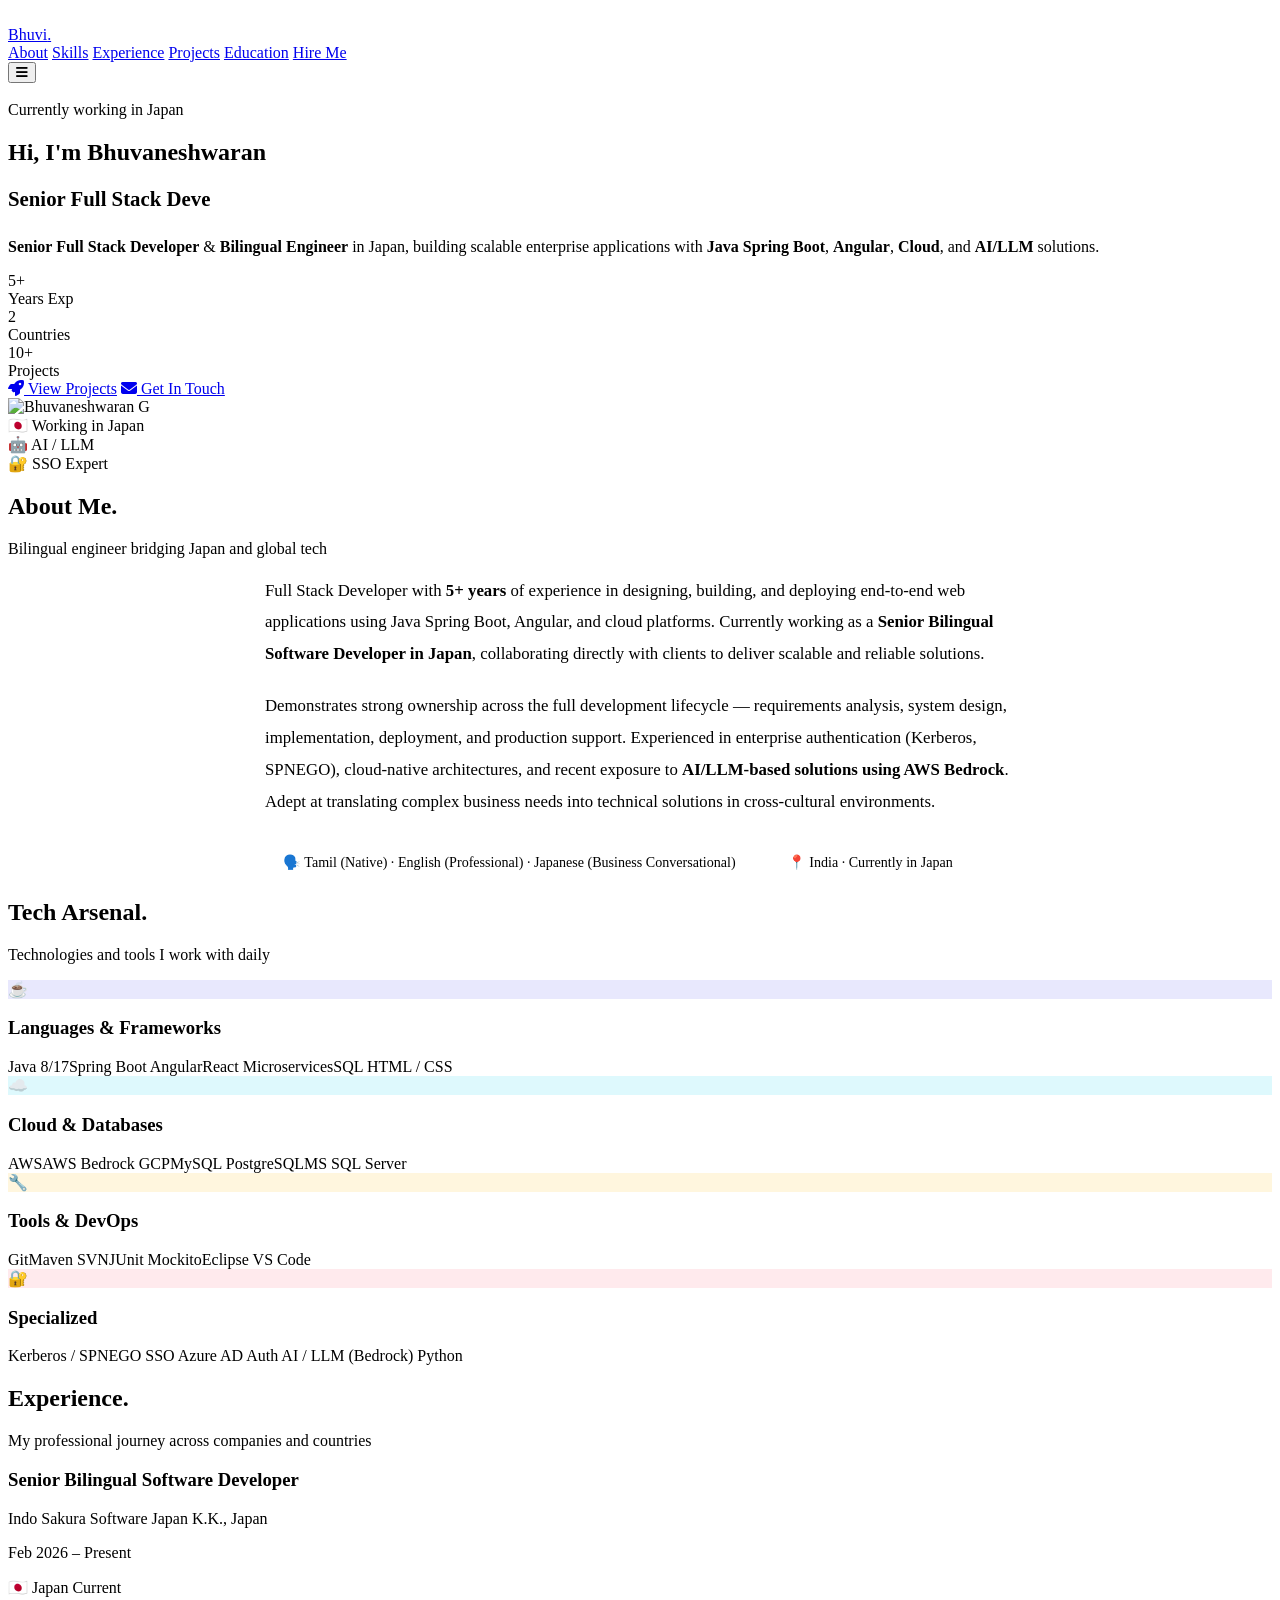
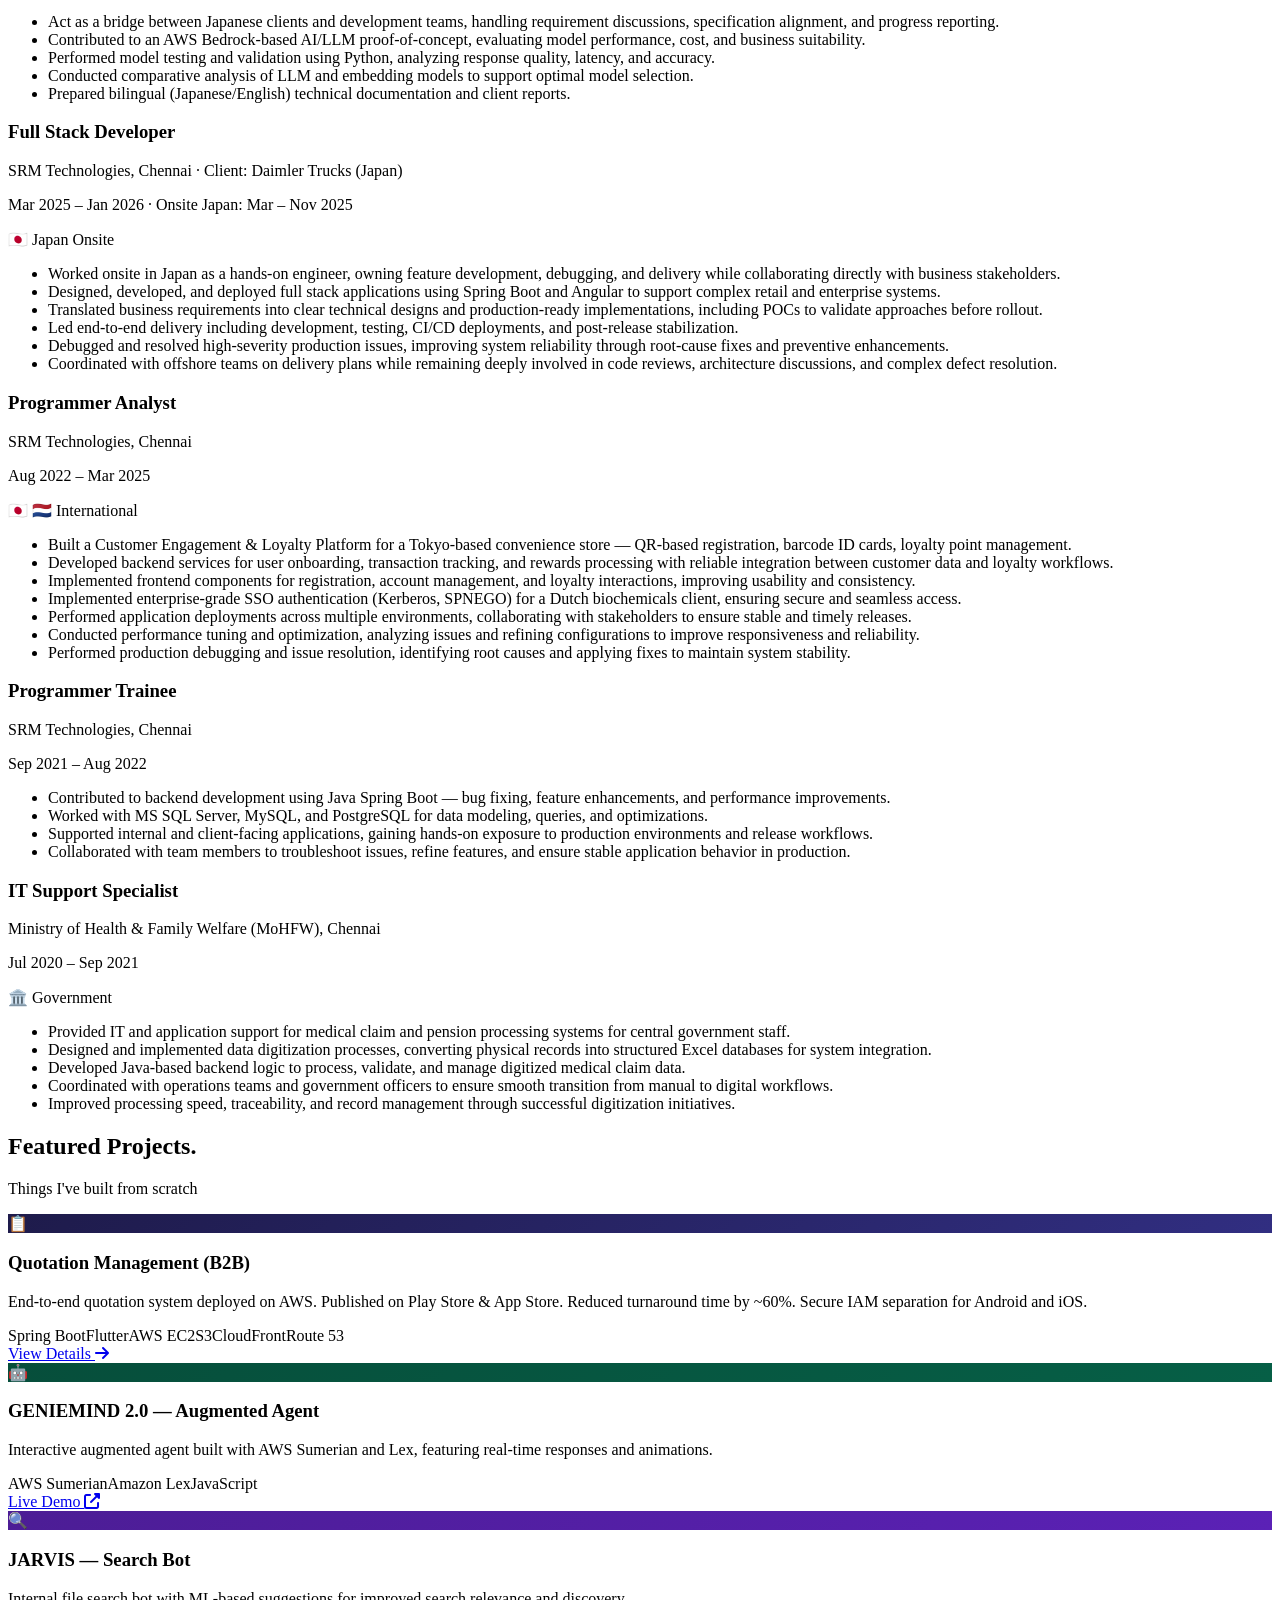
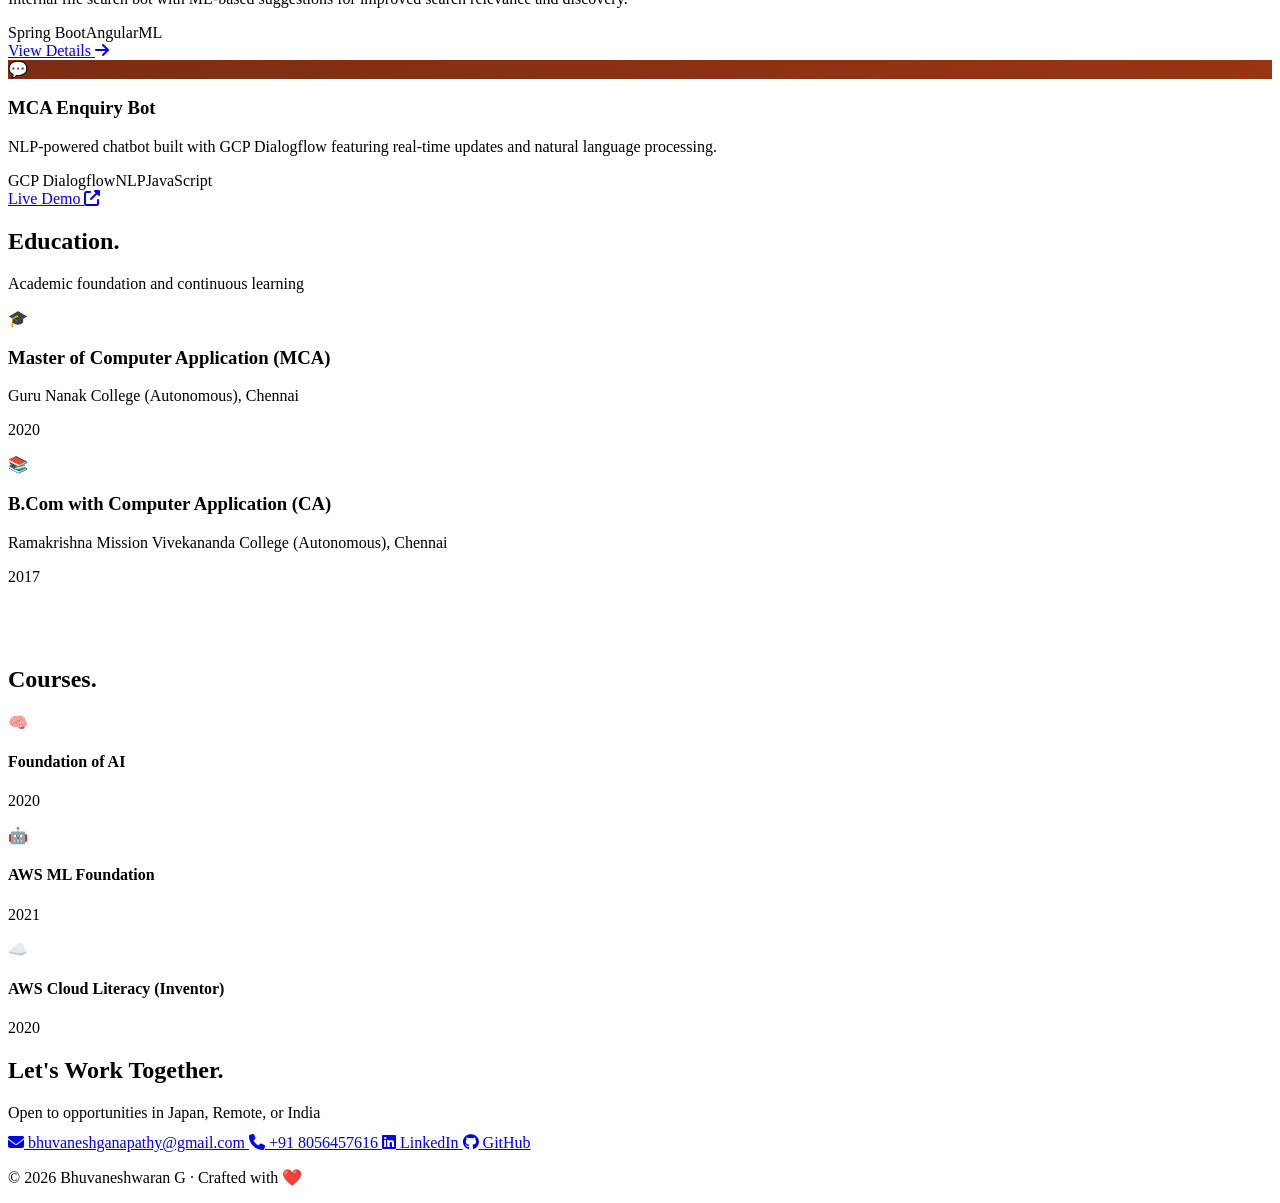
==== index.html @ c19638b2 "Add files via upload" ====
<!DOCTYPE html>
<html lang="en">

<head>
    <meta charset="UTF-8">
    <meta name="viewport" content="width=device-width, initial-scale=1.0">
    <title>Bhuvaneshwaran G | Senior Full Stack Developer — Bilingual | Japan</title>
    <meta name="description"
        content="Senior Full Stack Developer with 5+ years building enterprise web apps using Java Spring Boot, Angular, and Cloud. Bilingual engineer currently based in Japan with AI/LLM experience.">
    <link rel="preconnect" href="https://fonts.googleapis.com">
    <link rel="preconnect" href="https://fonts.gstatic.com" crossorigin>
    <link href="https://fonts.googleapis.com/css2?family=Inter:wght@400;500;600;700;800;900&display=swap"
        rel="stylesheet">
    <link rel="stylesheet" href="https://cdnjs.cloudflare.com/ajax/libs/font-awesome/6.6.0/css/all.min.css">
    <link rel="stylesheet" href="assets/portfolio.css">
</head>

<body>
    <div class="bg-grid"></div>

    <!-- ========== NAVBAR ========== -->
    <nav class="navbar" id="navbar">
        <div class="container">
            <a href="#" class="nav-logo">Bhuvi<span>.</span></a>
            <div class="nav-links" id="navLinks">
                <a href="#about">About</a>
                <a href="#skills">Skills</a>
                <a href="#experience">Experience</a>
                <a href="#projects">Projects</a>
                <a href="#education">Education</a>
                <a href="mailto:bhuvaneshganapathy@gmail.com" class="nav-cta">Hire Me</a>
            </div>
            <button class="menu-toggle" id="menuToggle" aria-label="Menu">
                <i class="fas fa-bars"></i>
            </button>
        </div>
    </nav>

    <!-- ========== HERO ========== -->
    <section class="hero section" id="hero">
        <div class="container">
            <div class="hero-content">
                <div>
                    <div class="hero-badge">
                        <span class="dot"></span> Currently working in Japan
                    </div>
                    <h1>Hi, I'm <span class="gradient-text">Bhuvaneshwaran</span></h1>
                    <p
                        style="font-size:1.3rem;color:var(--accent-light);font-weight:600;margin-bottom:18px;min-height:1.6em;">
                        <span id="typingRole"></span><span class="typing-cursor"></span>
                    </p>
                    <p class="subtitle">
                        <strong>Senior Full Stack Developer</strong> &amp; <strong>Bilingual Engineer</strong> in Japan,
                        building scalable enterprise applications with
                        <strong>Java Spring Boot</strong>, <strong>Angular</strong>, <strong>Cloud</strong>, and
                        <strong>AI/LLM</strong> solutions.
                    </p>
                    <div class="hero-stats">
                        <div class="hero-stat">
                            <div class="number">5+</div>
                            <div class="label">Years Exp</div>
                        </div>
                        <div class="hero-stat">
                            <div class="number">2</div>
                            <div class="label">Countries</div>
                        </div>
                        <div class="hero-stat">
                            <div class="number">10+</div>
                            <div class="label">Projects</div>
                        </div>
                    </div>
                    <div class="hero-buttons">
                        <a href="#projects" class="btn btn-primary"><i class="fas fa-rocket"></i> View Projects</a>
                        <a href="mailto:bhuvaneshganapathy@gmail.com" class="btn btn-outline"><i
                                class="fas fa-envelope"></i> Get In Touch</a>
                    </div>
                </div>
                <div class="hero-image-wrapper">
                    <div class="hero-image-glow"></div>
                    <img src="https://api.dicebear.com/9.x/initials/svg?seed=BG&backgroundColor=6366f1&textColor=ffffff&fontSize=42"
                        alt="Bhuvaneshwaran G" class="hero-image">
                    <div class="hero-float-badge top-right">🇯🇵 Working in Japan</div>
                    <div class="hero-float-badge bottom-left">🤖 AI / LLM</div>
                    <div class="hero-float-badge bottom-right">🔐 SSO Expert</div>
                </div>
            </div>
        </div>
    </section>

    <!-- ========== ABOUT ========== -->
    <section class="section" id="about">
        <div class="container">
            <h2 class="section-title reveal">About Me<span class="accent-dot">.</span></h2>
            <p class="section-subtitle reveal">Bilingual engineer bridging Japan and global tech</p>
            <div style="max-width:750px;margin:0 auto;">
                <p class="reveal"
                    style="color:var(--text-secondary);font-size:1.05rem;line-height:1.9;margin-bottom:20px;">
                    Full Stack Developer with <strong style="color:var(--text-primary)">5+ years</strong> of experience
                    in designing, building, and deploying end-to-end web applications using Java Spring Boot, Angular,
                    and cloud platforms. Currently working as a <strong style="color:var(--text-primary)">Senior
                        Bilingual Software Developer in Japan</strong>, collaborating directly with clients to deliver
                    scalable and reliable solutions.
                </p>
                <p class="reveal"
                    style="color:var(--text-secondary);font-size:1.05rem;line-height:1.9;margin-bottom:20px;">
                    Demonstrates strong ownership across the full development lifecycle — requirements analysis, system
                    design, implementation, deployment, and production support. Experienced in enterprise authentication
                    (Kerberos, SPNEGO), cloud-native architectures, and recent exposure to
                    <strong style="color:var(--text-primary)">AI/LLM-based solutions using AWS Bedrock</strong>.
                    Adept at translating complex business needs into technical solutions in cross-cultural environments.
                </p>
                <div class="reveal" style="display:flex;gap:16px;flex-wrap:wrap;margin-top:28px;">
                    <span
                        style="background:var(--bg-glass);border:1px solid var(--border);padding:8px 18px;border-radius:8px;font-size:0.88rem;display:flex;align-items:center;gap:8px;">
                        🗣️ Tamil (Native) · English (Professional) · Japanese (Business Conversational)
                    </span>
                    <span
                        style="background:var(--bg-glass);border:1px solid var(--border);padding:8px 18px;border-radius:8px;font-size:0.88rem;display:flex;align-items:center;gap:8px;">
                        📍 India · Currently in Japan
                    </span>
                </div>
            </div>
        </div>
    </section>

    <!-- ========== SKILLS ========== -->
    <section class="section" id="skills">
        <div class="container">
            <h2 class="section-title reveal">Tech Arsenal<span class="accent-dot">.</span></h2>
            <p class="section-subtitle reveal">Technologies and tools I work with daily</p>
            <div class="skills-grid">
                <div class="skill-card reveal">
                    <div class="skill-card-header">
                        <div class="skill-icon" style="background:rgba(99,102,241,0.15);color:var(--accent-light);">☕
                        </div>
                        <h3>Languages & Frameworks</h3>
                    </div>
                    <div class="skill-tags">
                        <span class="skill-tag">Java 8/17</span><span class="skill-tag">Spring Boot</span>
                        <span class="skill-tag">Angular</span><span class="skill-tag">React</span>
                        <span class="skill-tag">Microservices</span><span class="skill-tag">SQL</span>
                        <span class="skill-tag">HTML / CSS</span>
                    </div>
                </div>
                <div class="skill-card reveal">
                    <div class="skill-card-header">
                        <div class="skill-icon" style="background:rgba(34,211,238,0.15);color:var(--cyan);">☁️</div>
                        <h3>Cloud & Databases</h3>
                    </div>
                    <div class="skill-tags">
                        <span class="skill-tag">AWS</span><span class="skill-tag">AWS Bedrock</span>
                        <span class="skill-tag">GCP</span><span class="skill-tag">MySQL</span>
                        <span class="skill-tag">PostgreSQL</span><span class="skill-tag">MS SQL Server</span>
                    </div>
                </div>
                <div class="skill-card reveal">
                    <div class="skill-card-header">
                        <div class="skill-icon" style="background:rgba(251,191,36,0.15);color:var(--amber);">🔧</div>
                        <h3>Tools & DevOps</h3>
                    </div>
                    <div class="skill-tags">
                        <span class="skill-tag">Git</span><span class="skill-tag">Maven</span>
                        <span class="skill-tag">SVN</span><span class="skill-tag">JUnit</span>
                        <span class="skill-tag">Mockito</span><span class="skill-tag">Eclipse</span>
                        <span class="skill-tag">VS Code</span>
                    </div>
                </div>
                <div class="skill-card reveal">
                    <div class="skill-card-header">
                        <div class="skill-icon" style="background:rgba(251,113,133,0.15);color:var(--rose);">🔐</div>
                        <h3>Specialized</h3>
                    </div>
                    <div class="skill-tags">
                        <span class="skill-tag">Kerberos / SPNEGO SSO</span>
                        <span class="skill-tag">Azure AD Auth</span>
                        <span class="skill-tag">AI / LLM (Bedrock)</span>
                        <span class="skill-tag">Python</span>
                    </div>
                </div>
            </div>
        </div>
    </section>

    <!-- ========== EXPERIENCE ========== -->
    <section class="section" id="experience">
        <div class="container">
            <h2 class="section-title reveal">Experience<span class="accent-dot">.</span></h2>
            <p class="section-subtitle reveal">My professional journey across companies and countries</p>
            <div class="timeline">
                <!-- Role 1 — Current -->
                <div class="timeline-item reveal">
                    <div class="timeline-dot"></div>
                    <div class="timeline-card">
                        <div class="timeline-header">
                            <div>
                                <h3>Senior Bilingual Software Developer</h3>
                                <p class="timeline-company">Indo Sakura Software Japan K.K., Japan</p>
                                <p class="timeline-date">Feb 2026 – Present</p>
                            </div>
                            <span class="timeline-badge onsite">🇯🇵 Japan Current</span>
                        </div>
                        <ul>
                            <li>Act as a bridge between Japanese clients and development teams, handling requirement
                                discussions, specification alignment, and progress reporting.</li>
                            <li>Contributed to an AWS Bedrock-based AI/LLM proof-of-concept, evaluating model
                                performance, cost, and business suitability.</li>
                            <li>Performed model testing and validation using Python, analyzing response quality,
                                latency, and accuracy.</li>
                            <li>Conducted comparative analysis of LLM and embedding models to support optimal model
                                selection.</li>
                            <li>Prepared bilingual (Japanese/English) technical documentation and client reports.</li>
                        </ul>
                    </div>
                </div>
                <!-- Role 2 -->
                <div class="timeline-item reveal">
                    <div class="timeline-dot"></div>
                    <div class="timeline-card">
                        <div class="timeline-header">
                            <div>
                                <h3>Full Stack Developer</h3>
                                <p class="timeline-company">SRM Technologies, Chennai · Client: Daimler Trucks (Japan)
                                </p>
                                <p class="timeline-date">Mar 2025 – Jan 2026 · Onsite Japan: Mar – Nov 2025</p>
                            </div>
                            <span class="timeline-badge onsite">🇯🇵 Japan Onsite</span>
                        </div>
                        <ul>
                            <li>Worked onsite in Japan as a hands-on engineer, owning feature development, debugging,
                                and delivery while collaborating directly with business stakeholders.</li>
                            <li>Designed, developed, and deployed full stack applications using Spring Boot and Angular
                                to support complex retail and enterprise systems.</li>
                            <li>Translated business requirements into clear technical designs and production-ready
                                implementations, including POCs to validate approaches before rollout.</li>
                            <li>Led end-to-end delivery including development, testing, CI/CD deployments, and
                                post-release stabilization.</li>
                            <li>Debugged and resolved high-severity production issues, improving system reliability
                                through root-cause fixes and preventive enhancements.</li>
                            <li>Coordinated with offshore teams on delivery plans while remaining deeply involved in
                                code reviews, architecture discussions, and complex defect resolution.</li>
                        </ul>
                    </div>
                </div>
                <!-- Role 3 -->
                <div class="timeline-item reveal">
                    <div class="timeline-dot"></div>
                    <div class="timeline-card">
                        <div class="timeline-header">
                            <div>
                                <h3>Programmer Analyst</h3>
                                <p class="timeline-company">SRM Technologies, Chennai</p>
                                <p class="timeline-date">Aug 2022 – Mar 2025</p>
                            </div>
                            <span class="timeline-badge">🇯🇵 🇳🇱 International</span>
                        </div>
                        <ul>
                            <li>Built a Customer Engagement & Loyalty Platform for a Tokyo-based convenience store —
                                QR-based registration, barcode ID cards, loyalty point management.</li>
                            <li>Developed backend services for user onboarding, transaction tracking, and rewards
                                processing with reliable integration between customer data and loyalty workflows.</li>
                            <li>Implemented frontend components for registration, account management, and loyalty
                                interactions, improving usability and consistency.</li>
                            <li>Implemented enterprise-grade SSO authentication (Kerberos, SPNEGO) for a Dutch
                                biochemicals client, ensuring secure and seamless access.</li>
                            <li>Performed application deployments across multiple environments, collaborating with
                                stakeholders to ensure stable and timely releases.</li>
                            <li>Conducted performance tuning and optimization, analyzing issues and refining
                                configurations to improve responsiveness and reliability.</li>
                            <li>Performed production debugging and issue resolution, identifying root causes and
                                applying fixes to maintain system stability.</li>
                        </ul>
                    </div>
                </div>
                <!-- Role 4 -->
                <div class="timeline-item reveal">
                    <div class="timeline-dot"></div>
                    <div class="timeline-card">
                        <div class="timeline-header">
                            <div>
                                <h3>Programmer Trainee</h3>
                                <p class="timeline-company">SRM Technologies, Chennai</p>
                                <p class="timeline-date">Sep 2021 – Aug 2022</p>
                            </div>
                        </div>
                        <ul>
                            <li>Contributed to backend development using Java Spring Boot — bug fixing, feature
                                enhancements, and performance improvements.</li>
                            <li>Worked with MS SQL Server, MySQL, and PostgreSQL for data modeling, queries, and
                                optimizations.</li>
                            <li>Supported internal and client-facing applications, gaining hands-on exposure to
                                production environments and release workflows.</li>
                            <li>Collaborated with team members to troubleshoot issues, refine features, and ensure
                                stable application behavior in production.</li>
                        </ul>
                    </div>
                </div>
                <!-- Role 5 -->
                <div class="timeline-item reveal">
                    <div class="timeline-dot"></div>
                    <div class="timeline-card">
                        <div class="timeline-header">
                            <div>
                                <h3>IT Support Specialist</h3>
                                <p class="timeline-company">Ministry of Health & Family Welfare (MoHFW), Chennai</p>
                                <p class="timeline-date">Jul 2020 – Sep 2021</p>
                            </div>
                            <span class="timeline-badge">🏛️ Government</span>
                        </div>
                        <ul>
                            <li>Provided IT and application support for medical claim and pension processing systems for
                                central government staff.</li>
                            <li>Designed and implemented data digitization processes, converting physical records into
                                structured Excel databases for system integration.</li>
                            <li>Developed Java-based backend logic to process, validate, and manage digitized medical
                                claim data.</li>
                            <li>Coordinated with operations teams and government officers to ensure smooth transition
                                from manual to digital workflows.</li>
                            <li>Improved processing speed, traceability, and record management through successful
                                digitization initiatives.</li>
                        </ul>
                    </div>
                </div>
            </div>
        </div>
    </section>

    <!-- ========== PROJECTS ========== -->
    <section class="section" id="projects">
        <div class="container">
            <h2 class="section-title reveal">Featured Projects<span class="accent-dot">.</span></h2>
            <p class="section-subtitle reveal">Things I've built from scratch</p>
            <div class="projects-grid">
                <!-- Project 1 -->
                <div class="project-card reveal">
                    <div class="project-img" style="background:linear-gradient(135deg,#1e1b4b,#312e81);">📋</div>
                    <div class="project-body">
                        <h3>Quotation Management (B2B)</h3>
                        <p>End-to-end quotation system deployed on AWS. Published on Play Store & App Store. Reduced
                            turnaround time by ~60%. Secure IAM separation for Android and iOS.</p>
                        <div class="project-tech">
                            <span>Spring Boot</span><span>Flutter</span><span>AWS
                                EC2</span><span>S3</span><span>CloudFront</span><span>Route 53</span>
                        </div>
                        <div class="project-links">
                            <a href="#">View Details <i class="fas fa-arrow-right"></i></a>
                        </div>
                    </div>
                </div>
                <!-- Project 2 -->
                <div class="project-card reveal">
                    <div class="project-img" style="background:linear-gradient(135deg,#064e3b,#065f46);">🤖</div>
                    <div class="project-body">
                        <h3>GENIEMIND 2.0 — Augmented Agent</h3>
                        <p>Interactive augmented agent built with AWS Sumerian and Lex, featuring real-time responses
                            and animations.</p>
                        <div class="project-tech">
                            <span>AWS Sumerian</span><span>Amazon Lex</span><span>JavaScript</span>
                        </div>
                        <div class="project-links">
                            <a href="https://cyberbhuvanesh.github.io/geniemind/" target="_blank">Live Demo <i
                                    class="fas fa-external-link-alt"></i></a>
                        </div>
                    </div>
                </div>
                <!-- Project 3 -->
                <div class="project-card reveal">
                    <div class="project-img" style="background:linear-gradient(135deg,#4c1d95,#5b21b6);">🔍</div>
                    <div class="project-body">
                        <h3>JARVIS — Search Bot</h3>
                        <p>Internal file search bot with ML-based suggestions for improved search relevance and
                            discovery.</p>
                        <div class="project-tech">
                            <span>Spring Boot</span><span>Angular</span><span>ML</span>
                        </div>
                        <div class="project-links">
                            <a href="#">View Details <i class="fas fa-arrow-right"></i></a>
                        </div>
                    </div>
                </div>
                <!-- Project 4 -->
                <div class="project-card reveal">
                    <div class="project-img" style="background:linear-gradient(135deg,#7c2d12,#9a3412);">💬</div>
                    <div class="project-body">
                        <h3>MCA Enquiry Bot</h3>
                        <p>NLP-powered chatbot built with GCP Dialogflow featuring real-time updates and natural
                            language processing.</p>
                        <div class="project-tech">
                            <span>GCP Dialogflow</span><span>NLP</span><span>JavaScript</span>
                        </div>
                        <div class="project-links">
                            <a href="https://cyberbhuvanesh.github.io/MCA_Enquiry/" target="_blank">Live Demo <i
                                    class="fas fa-external-link-alt"></i></a>
                        </div>
                    </div>
                </div>
            </div>
        </div>
    </section>

    <!-- ========== EDUCATION & CERTIFICATIONS ========== -->
    <section class="section" id="education">
        <div class="container">
            <h2 class="section-title reveal">Education<span class="accent-dot">.</span></h2>
            <p class="section-subtitle reveal">Academic foundation and continuous learning</p>
            <div class="edu-grid">
                <div class="edu-card reveal">
                    <div class="edu-icon">🎓</div>
                    <h3>Master of Computer Application (MCA)</h3>
                    <p class="school">Guru Nanak College (Autonomous), Chennai</p>
                    <p class="year">2020</p>
                </div>
                <div class="edu-card reveal">
                    <div class="edu-icon">📚</div>
                    <h3>B.Com with Computer Application (CA)</h3>
                    <p class="school">Ramakrishna Mission Vivekananda College (Autonomous), Chennai</p>
                    <p class="year">2017</p>
                </div>
            </div>

            <h2 class="section-title reveal" style="margin-top:80px;">Courses<span class="accent-dot">.</span></h2>
            <div class="certs-list">
                <div class="cert-item reveal">
                    <span class="cert-icon">🧠</span>
                    <div>
                        <h4>Foundation of AI</h4>
                        <p class="cert-year">2020</p>
                    </div>
                </div>
                <div class="cert-item reveal">
                    <span class="cert-icon">🤖</span>
                    <div>
                        <h4>AWS ML Foundation</h4>
                        <p class="cert-year">2021</p>
                    </div>
                </div>
                <div class="cert-item reveal">
                    <span class="cert-icon">☁️</span>
                    <div>
                        <h4>AWS Cloud Literacy (Inventor)</h4>
                        <p class="cert-year">2020</p>
                    </div>
                </div>
            </div>
        </div>
    </section>

    <!-- ========== CONTACT ========== -->
    <section class="section contact-section" id="contact">
        <div class="container">
            <div class="contact-inner">
                <h2 class="section-title reveal">Let's Work Together<span class="accent-dot">.</span></h2>
                <p class="section-subtitle reveal" style="margin-bottom:12px;">Open to opportunities in Japan, Remote,
                    or India</p>
                <div class="contact-links reveal">
                    <a href="mailto:bhuvaneshganapathy@gmail.com" class="contact-link">
                        <i class="fas fa-envelope"></i> bhuvaneshganapathy@gmail.com
                    </a>
                    <a href="tel:+918056457616" class="contact-link">
                        <i class="fas fa-phone"></i> +91 8056457616
                    </a>
                    <a href="https://in.linkedin.com/in/freakybhuvan" target="_blank" class="contact-link">
                        <i class="fab fa-linkedin"></i> LinkedIn
                    </a>
                    <a href="https://github.com/cyberbhuvanesh" target="_blank" class="contact-link">
                        <i class="fab fa-github"></i> GitHub
                    </a>
                </div>
            </div>
        </div>
    </section>

    <!-- ========== FOOTER ========== -->
    <footer class="footer">
        <p>&copy; 2026 Bhuvaneshwaran G &middot; Crafted with ❤️</p>
    </footer>

    <!-- ========== SCRIPTS ========== -->
    <script>
        // Mobile menu toggle
        const menuToggle = document.getElementById('menuToggle');
        const navLinks = document.getElementById('navLinks');
        menuToggle.addEventListener('click', () => {
            navLinks.classList.toggle('active');
            const icon = menuToggle.querySelector('i');
            icon.classList.toggle('fa-bars');
            icon.classList.toggle('fa-times');
        });
        navLinks.querySelectorAll('a').forEach(link => {
            link.addEventListener('click', () => {
                navLinks.classList.remove('active');
                const icon = menuToggle.querySelector('i');
                icon.classList.add('fa-bars');
                icon.classList.remove('fa-times');
            });
        });

        // Scroll reveal with stagger
        const revealElements = document.querySelectorAll('.reveal');
        const revealObserver = new IntersectionObserver((entries) => {
            entries.forEach((entry, i) => {
                if (entry.isIntersecting) {
                    setTimeout(() => entry.target.classList.add('visible'), i * 100);
                    revealObserver.unobserve(entry.target);
                }
            });
        }, { threshold: 0.08, rootMargin: '0px 0px -40px 0px' });
        revealElements.forEach(el => revealObserver.observe(el));

        // Navbar shrink + active section tracking
        const sections = document.querySelectorAll('section[id]');
        const navLinksAll = document.querySelectorAll('.nav-links a[href^="#"]');
        window.addEventListener('scroll', () => {
            const nav = document.getElementById('navbar');
            nav.style.padding = window.scrollY > 50 ? '10px 0' : '18px 0';

            // Highlight active nav link
            let current = '';
            sections.forEach(sec => {
                const top = sec.offsetTop - 120;
                if (window.scrollY >= top) current = sec.getAttribute('id');
            });
            navLinksAll.forEach(a => {
                a.style.color = a.getAttribute('href') === '#' + current
                    ? 'var(--accent-light)' : '';
            });
        });

        // Smooth scroll for anchor links
        document.querySelectorAll('a[href^="#"]').forEach(anchor => {
            anchor.addEventListener('click', function (e) {
                e.preventDefault();
                const target = document.querySelector(this.getAttribute('href'));
                if (target) target.scrollIntoView({ behavior: 'smooth' });
            });
        });

        // Animated number counters
        const counters = document.querySelectorAll('.hero-stat .number');
        const counterObserver = new IntersectionObserver((entries) => {
            entries.forEach(entry => {
                if (!entry.isIntersecting) return;
                const el = entry.target;
                const text = el.textContent.trim();
                const match = text.match(/^(\d+)(.*)$/);
                if (!match) return;
                const target = parseInt(match[1]);
                const suffix = match[2];
                let count = 0;
                const duration = 1500;
                const step = Math.max(1, Math.floor(target / (duration / 30)));
                const timer = setInterval(() => {
                    count += step;
                    if (count >= target) { count = target; clearInterval(timer); }
                    el.textContent = count + suffix;
                }, 30);
                counterObserver.unobserve(el);
            });
        }, { threshold: 0.5 });
        counters.forEach(c => counterObserver.observe(c));

        // Typing effect for hero subtitle roles
        const roles = [
            'Senior Full Stack Developer',
            'Bilingual Engineer in Japan',
            'AI / LLM Solutions Explorer',
            'Cloud & Enterprise Architect'
        ];
        let roleIndex = 0, charIndex = 0, isDeleting = false;
        const typingEl = document.getElementById('typingRole');
        function typeEffect() {
            if (!typingEl) return;
            const current = roles[roleIndex];
            typingEl.textContent = current.substring(0, charIndex);
            if (!isDeleting) {
                charIndex++;
                if (charIndex > current.length) {
                    isDeleting = true;
                    setTimeout(typeEffect, 2000);
                    return;
                }
            } else {
                charIndex--;
                if (charIndex === 0) {
                    isDeleting = false;
                    roleIndex = (roleIndex + 1) % roles.length;
                }
            }
            setTimeout(typeEffect, isDeleting ? 40 : 80);
        }
        typeEffect();
    </script>
</body>

</html>
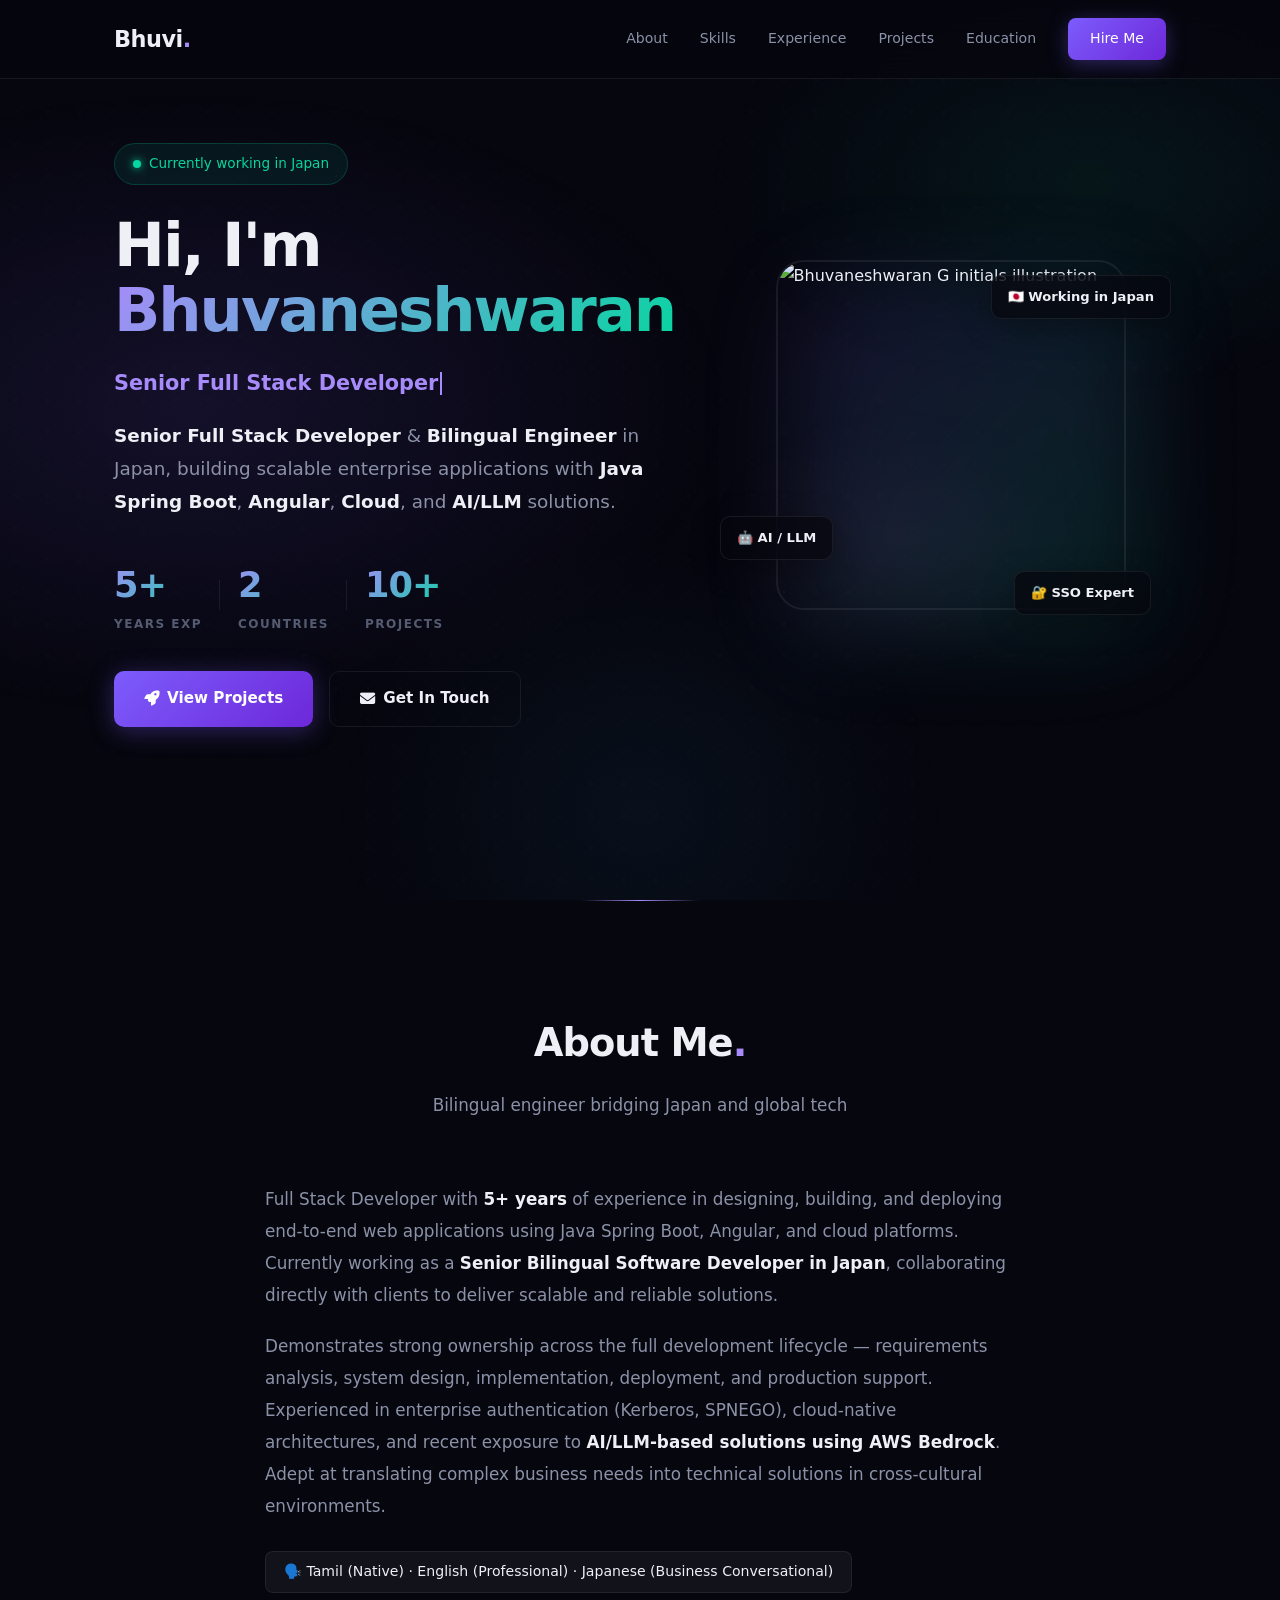
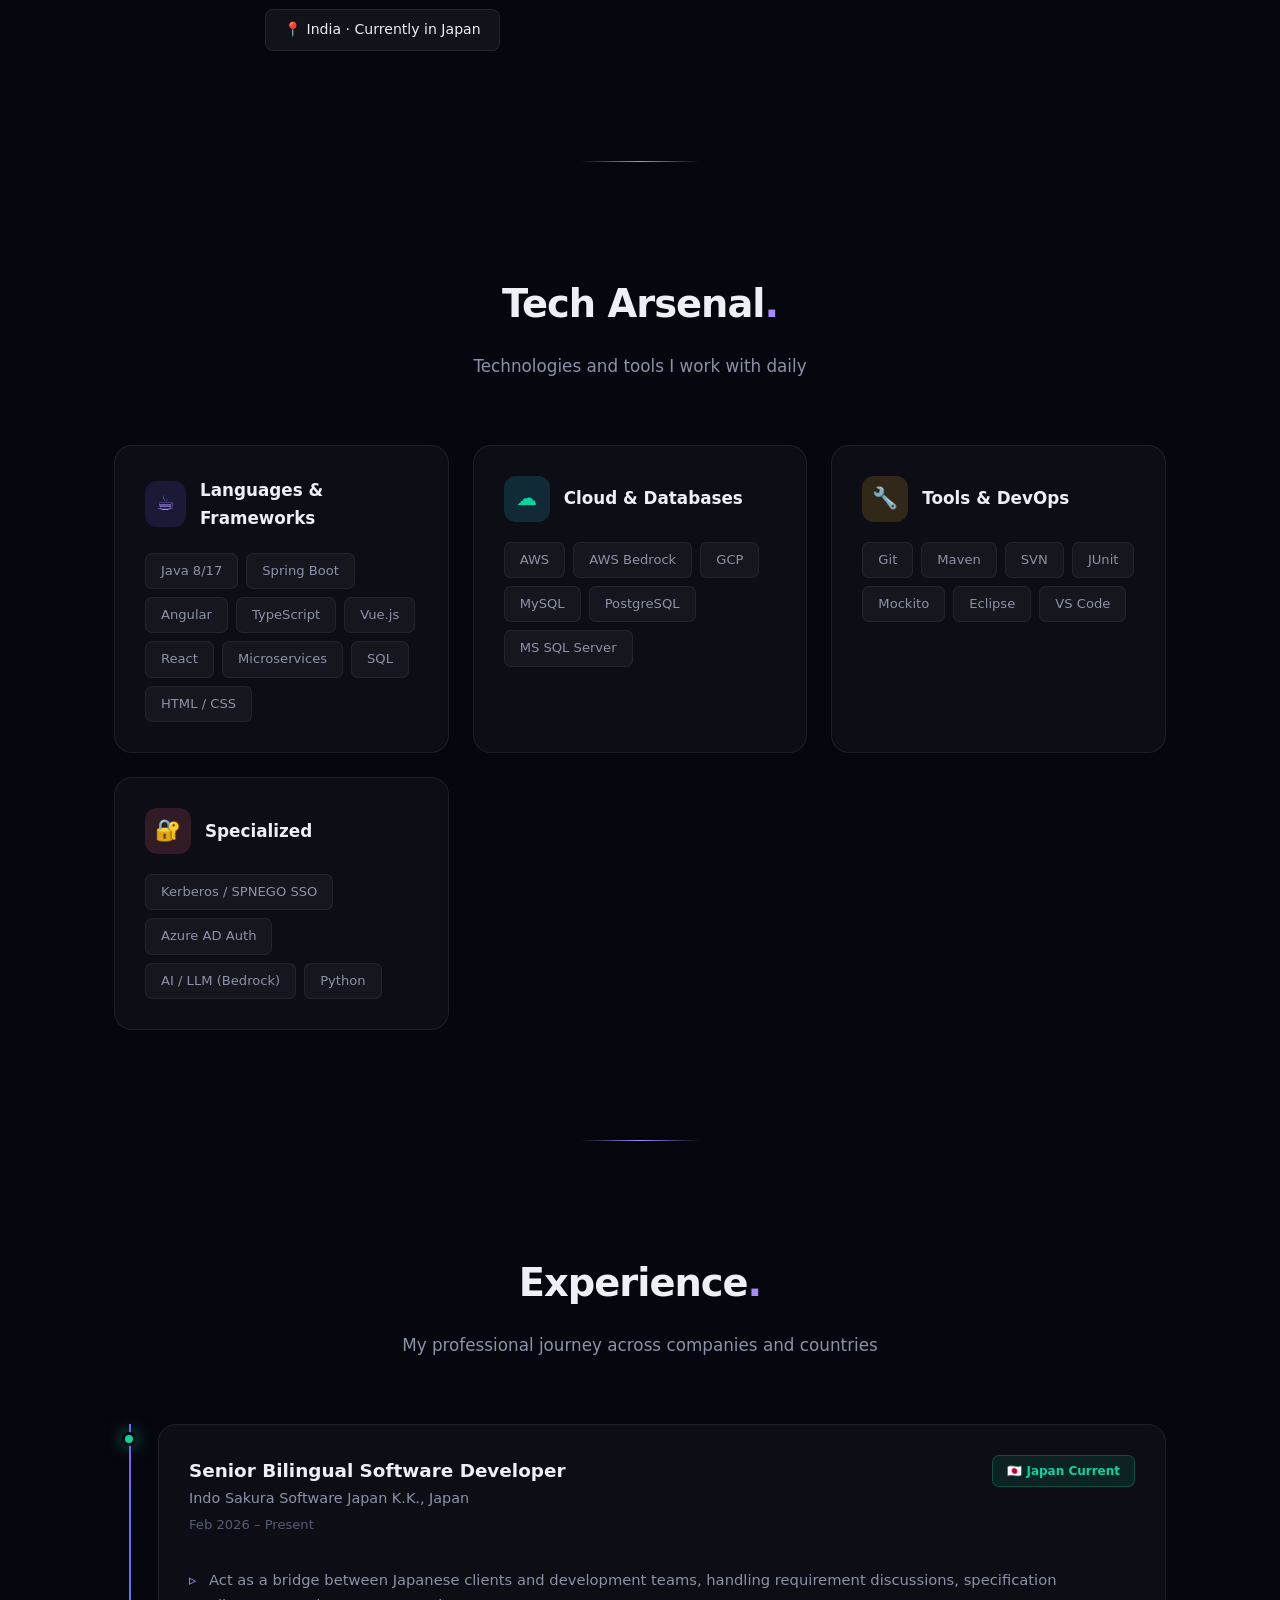
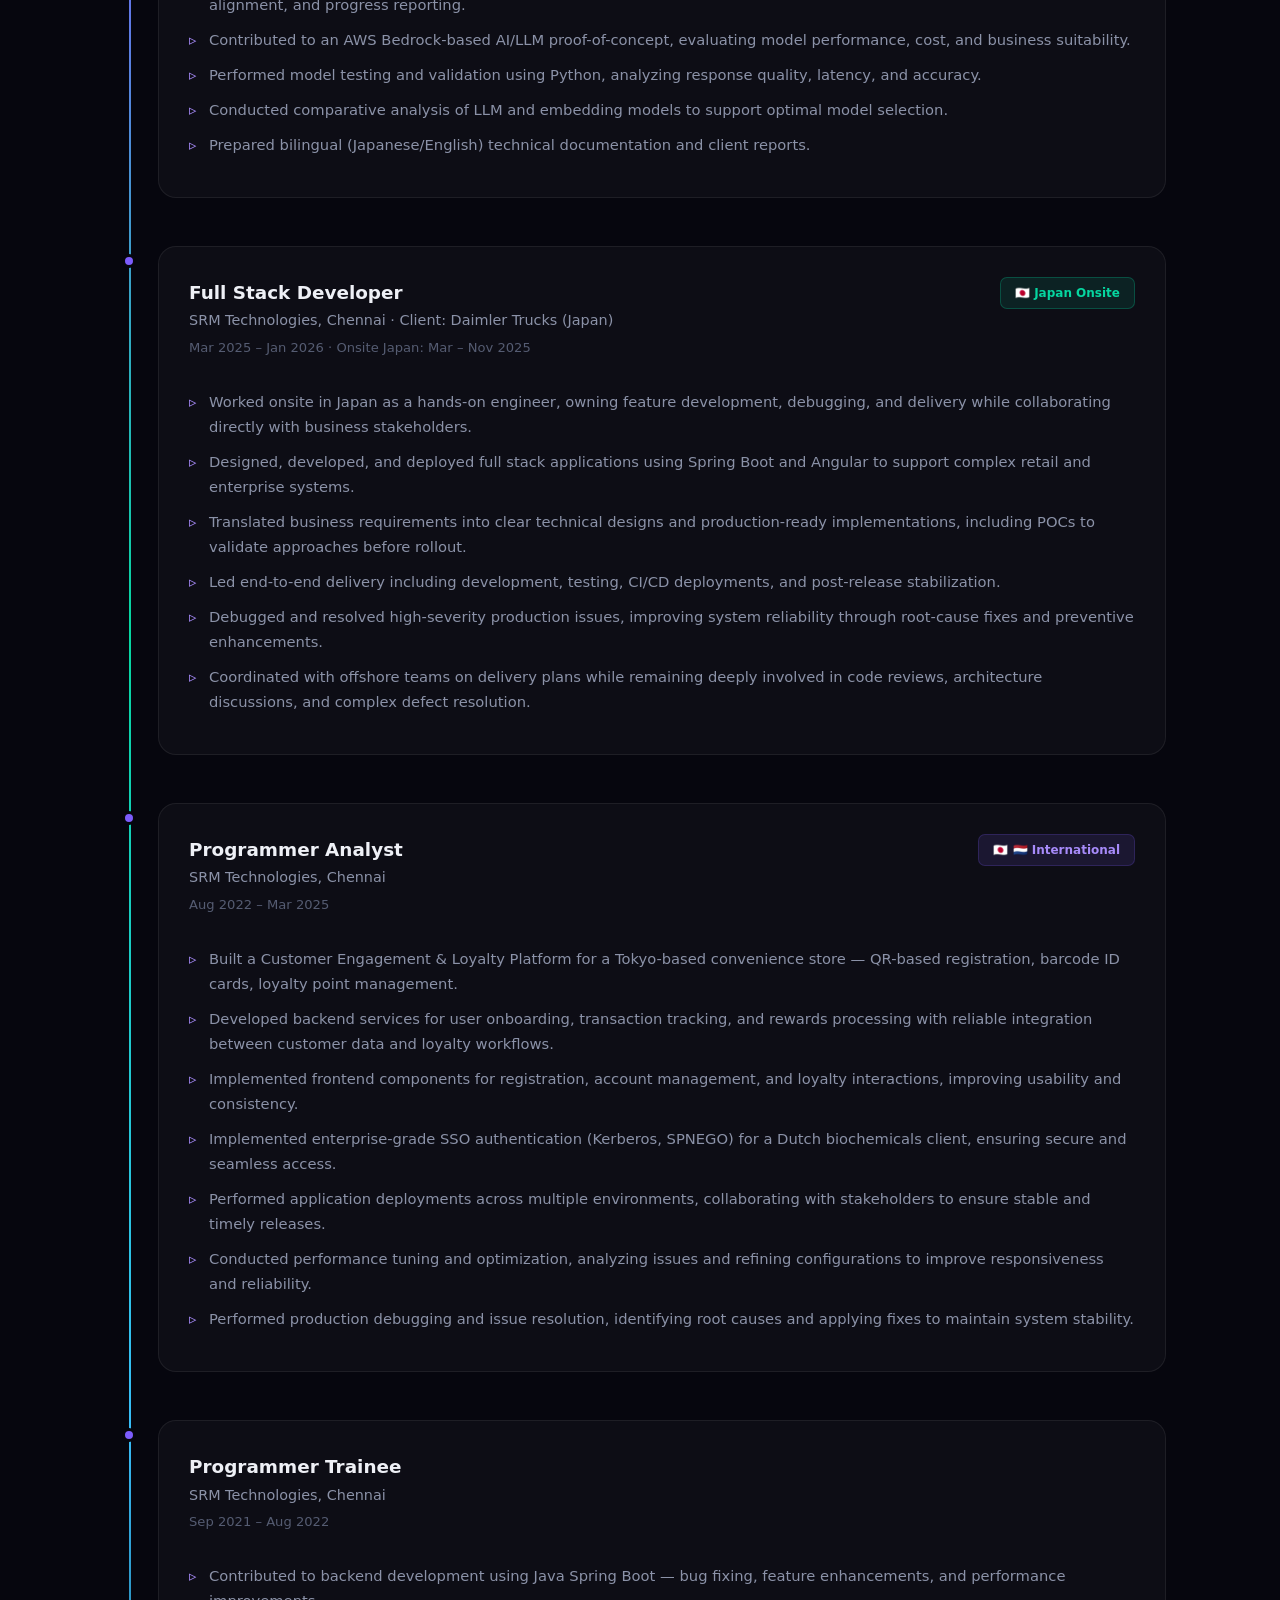
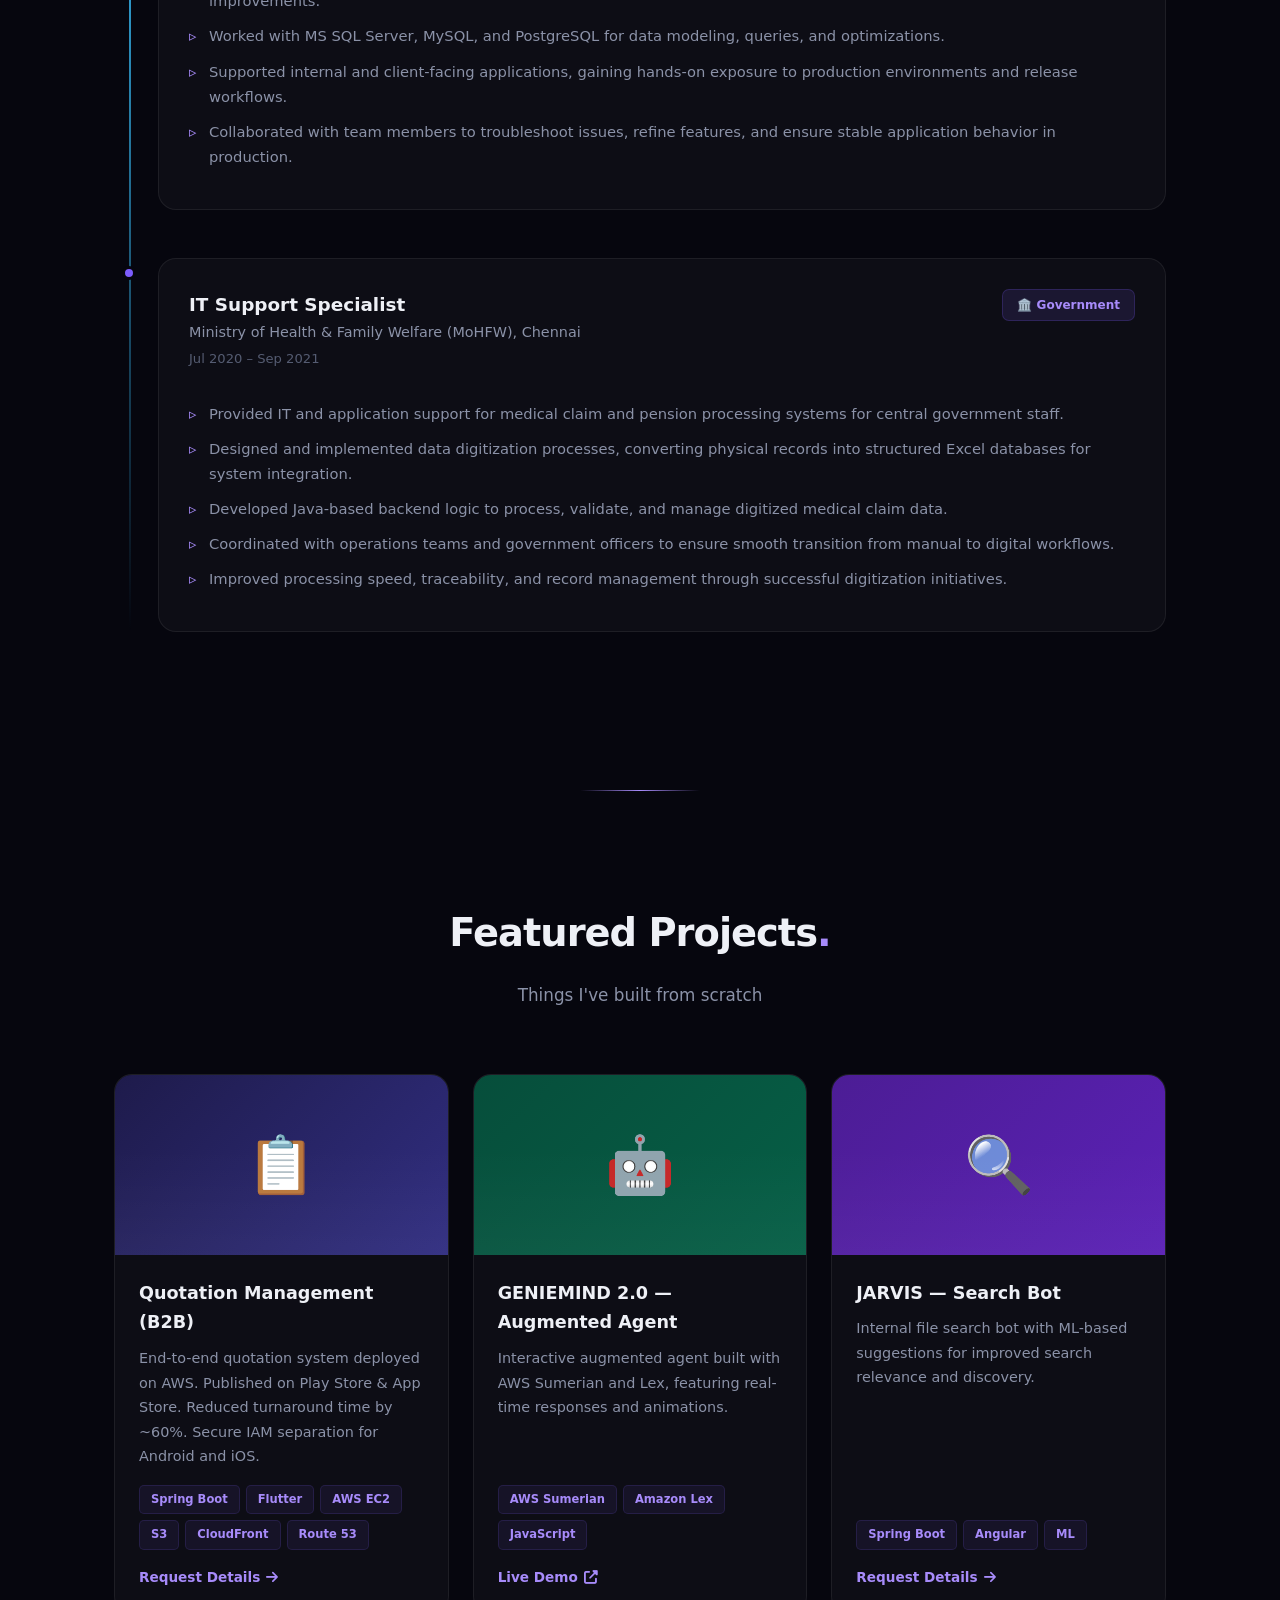
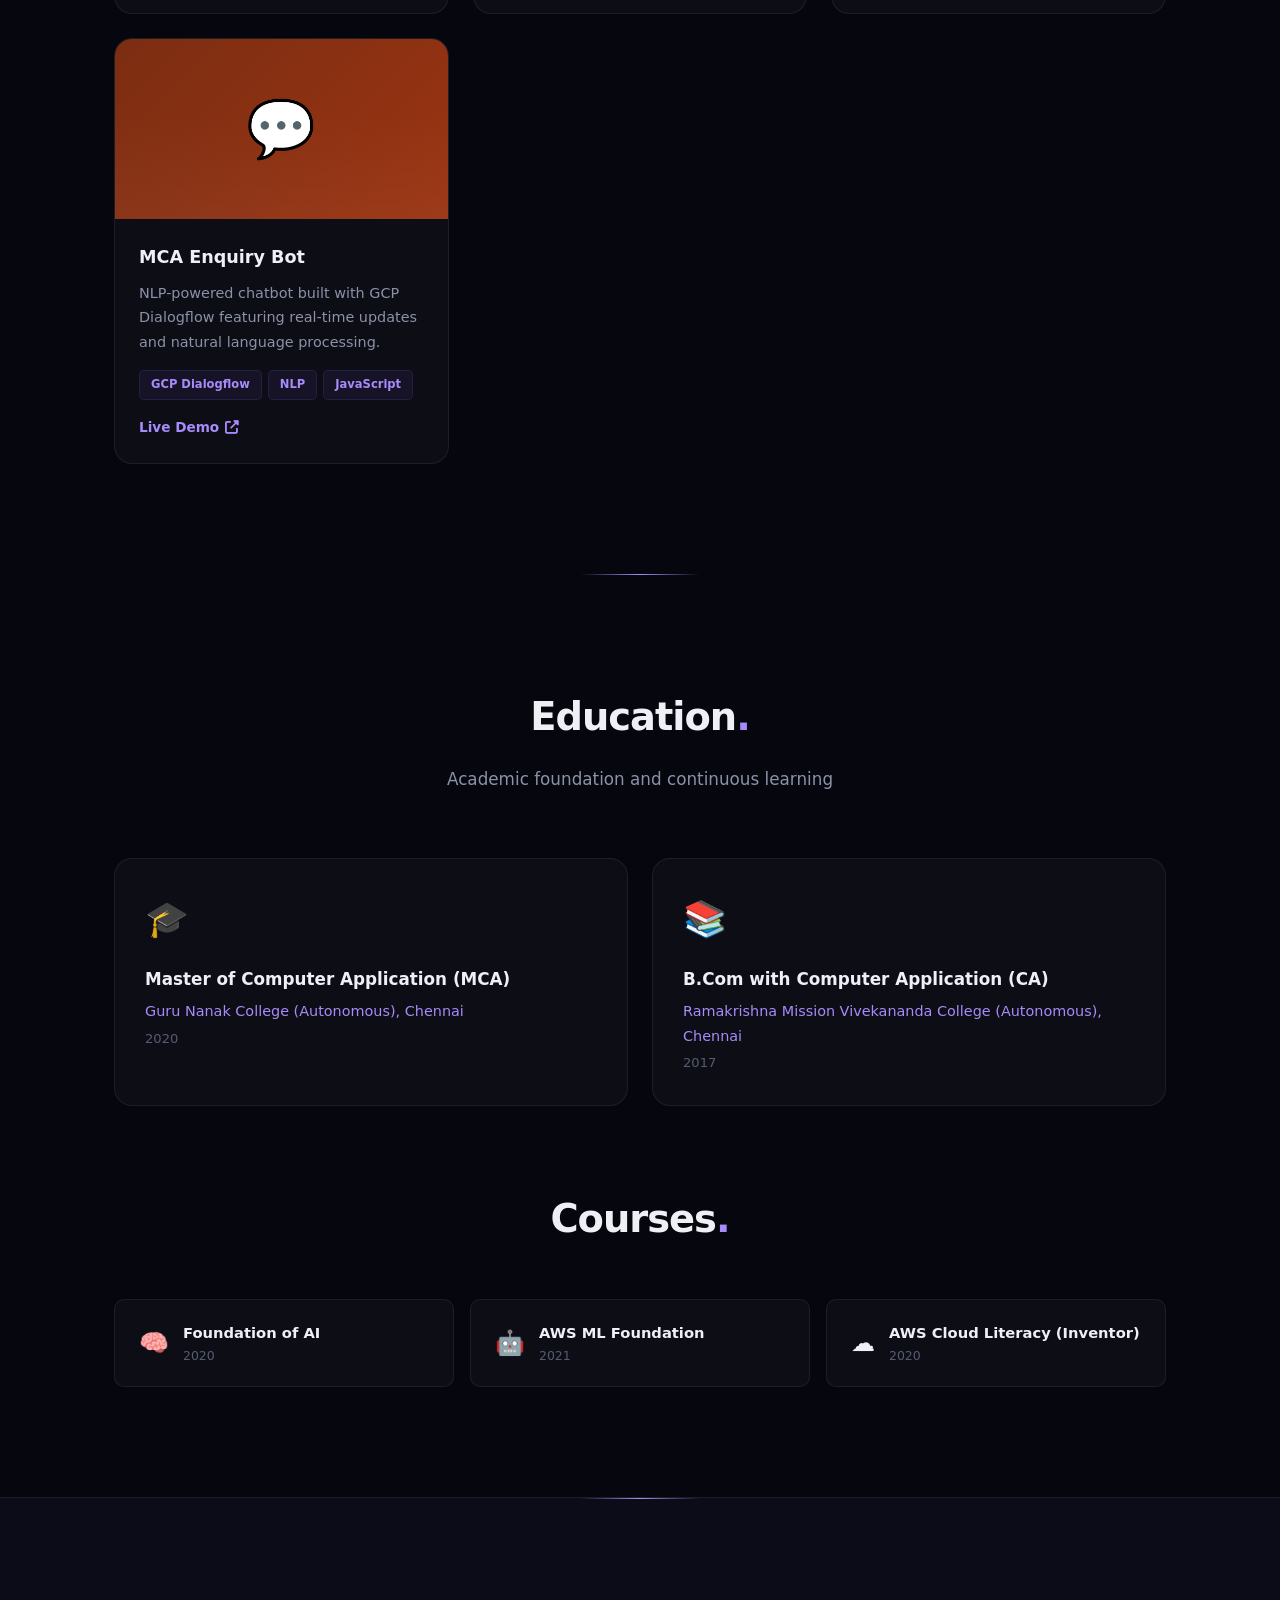
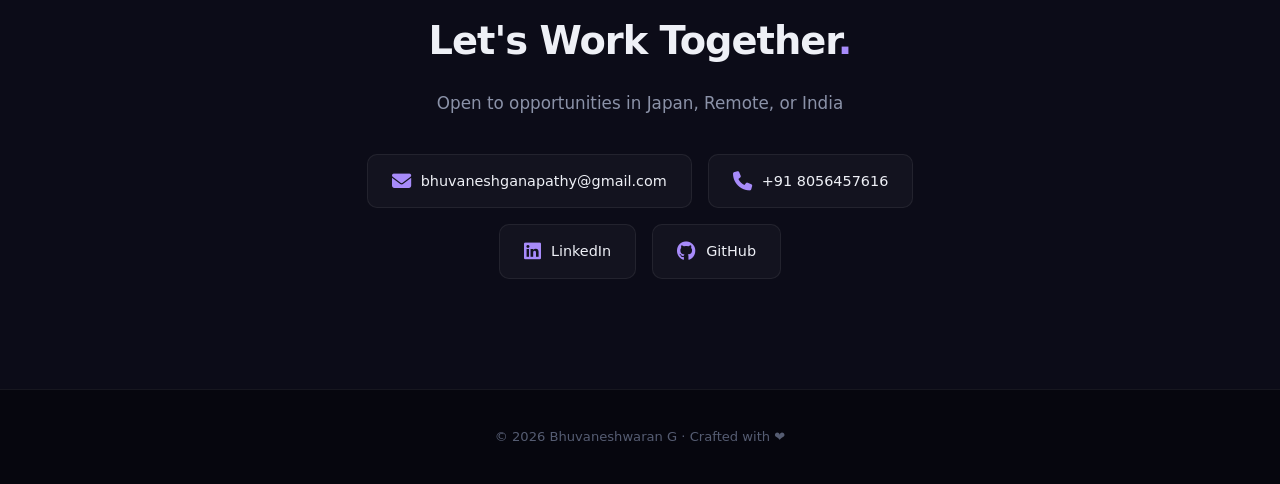
==== commit 74349dd2: "feat: improve portfolio SEO and social preview" ====
--- a/index.html
+++ b/index.html
@@ -4,9 +4,44 @@
 <head>
     <meta charset="UTF-8">
     <meta name="viewport" content="width=device-width, initial-scale=1.0">
-    <title>Bhuvaneshwaran G | Senior Full Stack Developer — Bilingual | Japan</title>
+    <title>Bhuvaneshwaran G | Senior Full Stack Developer in Japan</title>
     <meta name="description"
-        content="Senior Full Stack Developer with 5+ years building enterprise web apps using Java Spring Boot, Angular, and Cloud. Bilingual engineer currently based in Japan with AI/LLM experience.">
+        content="Bhuvaneshwaran G is a bilingual full-stack developer in Japan with 5+ years building Java, Spring Boot, Angular, AWS, security and AI/LLM solutions.">
+    <meta name="robots" content="index, follow">
+    <meta name="theme-color" content="#06060e">
+    <link rel="canonical" href="https://cyberbhuvanesh.github.io/Portfolio/">
+
+    <!-- Social cards: keep these in static HTML for LinkedIn and other crawlers. -->
+    <meta property="og:type" content="website">
+    <meta property="og:locale" content="en_US">
+    <meta property="og:site_name" content="Bhuvaneshwaran G | Portfolio">
+    <meta property="og:title" content="Bhuvaneshwaran G | Full Stack &amp; Bilingual Developer">
+    <meta property="og:description" content="5+ years building Java, Spring Boot, Angular and cloud solutions. Explore the work of a bilingual full-stack developer in Japan.">
+    <meta property="og:url" content="https://cyberbhuvanesh.github.io/Portfolio/">
+    <meta property="og:image" content="https://cyberbhuvanesh.github.io/Portfolio/assets/portfolio-og.png">
+    <meta property="og:image:secure_url" content="https://cyberbhuvanesh.github.io/Portfolio/assets/portfolio-og.png">
+    <meta property="og:image:type" content="image/png">
+    <meta property="og:image:width" content="1200">
+    <meta property="og:image:height" content="630">
+    <meta property="og:image:alt" content="Bhuvaneshwaran G, a bilingual full-stack developer in Japan — portfolio overview.">
+    <meta name="twitter:card" content="summary_large_image">
+    <meta name="twitter:title" content="Bhuvaneshwaran G | Full Stack &amp; Bilingual Developer">
+    <meta name="twitter:description" content="Java, Spring Boot, Angular, AWS, enterprise security and AI/LLM. 5+ years of software development experience in Japan and India.">
+    <meta name="twitter:image" content="https://cyberbhuvanesh.github.io/Portfolio/assets/portfolio-og.png">
+    <meta name="twitter:image:alt" content="Bhuvaneshwaran G, a bilingual full-stack developer in Japan — portfolio overview.">
+    <script type="application/ld+json">
+    {
+      "@context": "https://schema.org",
+      "@type": "Person",
+      "name": "Bhuvaneshwaran G",
+      "url": "https://cyberbhuvanesh.github.io/Portfolio/",
+      "jobTitle": "Full Stack / Bilingual Software Developer",
+      "description": "Full Stack Software Developer with over five years of professional experience, currently based in Japan.",
+      "homeLocation": { "@type": "Place", "name": "Japan" },
+      "knowsAbout": ["Java", "Spring Boot", "Angular", "TypeScript", "Vue.js", "AWS", "REST APIs", "Microservices", "Enterprise SSO", "AI/LLM"],
+      "sameAs": ["https://in.linkedin.com/in/freakybhuvan", "https://github.com/CyberBhuvanesh"]
+    }
+    </script>
     <link rel="preconnect" href="https://fonts.googleapis.com">
     <link rel="preconnect" href="https://fonts.gstatic.com" crossorigin>
     <link href="https://fonts.googleapis.com/css2?family=Inter:wght@400;500;600;700;800;900&display=swap"
@@ -21,7 +56,7 @@
     <!-- ========== NAVBAR ========== -->
     <nav class="navbar" id="navbar">
         <div class="container">
-            <a href="#" class="nav-logo">Bhuvi<span>.</span></a>
+            <a href="#hero" class="nav-logo">Bhuvi<span>.</span></a>
             <div class="nav-links" id="navLinks">
                 <a href="#about">About</a>
                 <a href="#skills">Skills</a>
@@ -30,7 +65,7 @@
                 <a href="#education">Education</a>
                 <a href="mailto:bhuvaneshganapathy@gmail.com" class="nav-cta">Hire Me</a>
             </div>
-            <button class="menu-toggle" id="menuToggle" aria-label="Menu">
+            <button type="button" class="menu-toggle" id="menuToggle" aria-controls="navLinks" aria-expanded="false" aria-label="Open navigation menu">
                 <i class="fas fa-bars"></i>
             </button>
         </div>
@@ -78,7 +113,7 @@
                 <div class="hero-image-wrapper">
                     <div class="hero-image-glow"></div>
                     <img src="https://api.dicebear.com/9.x/initials/svg?seed=BG&backgroundColor=6366f1&textColor=ffffff&fontSize=42"
-                        alt="Bhuvaneshwaran G" class="hero-image">
+                        alt="Bhuvaneshwaran G initials illustration" class="hero-image" width="320" height="320" decoding="async">
                     <div class="hero-float-badge top-right">🇯🇵 Working in Japan</div>
                     <div class="hero-float-badge bottom-left">🤖 AI / LLM</div>
                     <div class="hero-float-badge bottom-right">🔐 SSO Expert</div>
@@ -137,7 +172,8 @@
                     </div>
                     <div class="skill-tags">
                         <span class="skill-tag">Java 8/17</span><span class="skill-tag">Spring Boot</span>
-                        <span class="skill-tag">Angular</span><span class="skill-tag">React</span>
+                        <span class="skill-tag">Angular</span><span class="skill-tag">TypeScript</span>
+                        <span class="skill-tag">Vue.js</span><span class="skill-tag">React</span>
                         <span class="skill-tag">Microservices</span><span class="skill-tag">SQL</span>
                         <span class="skill-tag">HTML / CSS</span>
                     </div>
@@ -342,7 +378,7 @@
                                 EC2</span><span>S3</span><span>CloudFront</span><span>Route 53</span>
                         </div>
                         <div class="project-links">
-                            <a href="#">View Details <i class="fas fa-arrow-right"></i></a>
+                            <a href="mailto:bhuvaneshganapathy@gmail.com?subject=Quotation%20Management%20project%20details">Request Details <i class="fas fa-arrow-right"></i></a>
                         </div>
                     </div>
                 </div>
@@ -357,7 +393,7 @@
                             <span>AWS Sumerian</span><span>Amazon Lex</span><span>JavaScript</span>
                         </div>
                         <div class="project-links">
-                            <a href="https://cyberbhuvanesh.github.io/geniemind/" target="_blank">Live Demo <i
+                            <a href="https://cyberbhuvanesh.github.io/geniemind/" target="_blank" rel="noopener noreferrer">Live Demo <i
                                     class="fas fa-external-link-alt"></i></a>
                         </div>
                     </div>
@@ -373,7 +409,7 @@
                             <span>Spring Boot</span><span>Angular</span><span>ML</span>
                         </div>
                         <div class="project-links">
-                            <a href="#">View Details <i class="fas fa-arrow-right"></i></a>
+                            <a href="mailto:bhuvaneshganapathy@gmail.com?subject=JARVIS%20Search%20Bot%20project%20details">Request Details <i class="fas fa-arrow-right"></i></a>
                         </div>
                     </div>
                 </div>
@@ -388,7 +424,7 @@
                             <span>GCP Dialogflow</span><span>NLP</span><span>JavaScript</span>
                         </div>
                         <div class="project-links">
-                            <a href="https://cyberbhuvanesh.github.io/MCA_Enquiry/" target="_blank">Live Demo <i
+                            <a href="https://cyberbhuvanesh.github.io/MCA_Enquiry/" target="_blank" rel="noopener noreferrer">Live Demo <i
                                     class="fas fa-external-link-alt"></i></a>
                         </div>
                     </div>
@@ -458,10 +494,10 @@
                     <a href="tel:+918056457616" class="contact-link">
                         <i class="fas fa-phone"></i> +91 8056457616
                     </a>
-                    <a href="https://in.linkedin.com/in/freakybhuvan" target="_blank" class="contact-link">
+                    <a href="https://in.linkedin.com/in/freakybhuvan" target="_blank" rel="noopener noreferrer" class="contact-link">
                         <i class="fab fa-linkedin"></i> LinkedIn
                     </a>
-                    <a href="https://github.com/cyberbhuvanesh" target="_blank" class="contact-link">
+                    <a href="https://github.com/cyberbhuvanesh" target="_blank" rel="noopener noreferrer" class="contact-link">
                         <i class="fab fa-github"></i> GitHub
                     </a>
                 </div>
@@ -480,14 +516,18 @@
         const menuToggle = document.getElementById('menuToggle');
         const navLinks = document.getElementById('navLinks');
         menuToggle.addEventListener('click', () => {
-            navLinks.classList.toggle('active');
+            const isOpen = navLinks.classList.toggle('active');
+            menuToggle.setAttribute('aria-expanded', String(isOpen));
+            menuToggle.setAttribute('aria-label', isOpen ? 'Close navigation menu' : 'Open navigation menu');
             const icon = menuToggle.querySelector('i');
-            icon.classList.toggle('fa-bars');
-            icon.classList.toggle('fa-times');
+            icon.classList.toggle('fa-bars', !isOpen);
+            icon.classList.toggle('fa-times', isOpen);
         });
         navLinks.querySelectorAll('a').forEach(link => {
             link.addEventListener('click', () => {
                 navLinks.classList.remove('active');
+                menuToggle.setAttribute('aria-expanded', 'false');
+                menuToggle.setAttribute('aria-label', 'Open navigation menu');
                 const icon = menuToggle.querySelector('i');
                 icon.classList.add('fa-bars');
                 icon.classList.remove('fa-times');
@@ -528,9 +568,12 @@
         // Smooth scroll for anchor links
         document.querySelectorAll('a[href^="#"]').forEach(anchor => {
             anchor.addEventListener('click', function (e) {
+                const id = this.getAttribute('href').slice(1);
+                const target = id ? document.getElementById(id) : null;
+                if (!target) return;
                 e.preventDefault();
-                const target = document.querySelector(this.getAttribute('href'));
-                if (target) target.scrollIntoView({ behavior: 'smooth' });
+                const reducedMotion = window.matchMedia('(prefers-reduced-motion: reduce)').matches;
+                target.scrollIntoView({ behavior: reducedMotion ? 'auto' : 'smooth' });
             });
         });
 
--- a/assets/portfolio.css
+++ b/assets/portfolio.css
@@ -0,0 +1,474 @@
+/* ===== DESIGN TOKENS ===== */
+:root {
+  --bg-primary: #06060e;
+  --bg-secondary: #0c0c18;
+  --bg-card: rgba(255,255,255,0.03);
+  --bg-glass: rgba(255,255,255,0.05);
+  --text-primary: #eef0f6;
+  --text-secondary: #8b92a8;
+  --text-muted: #555c72;
+  --accent: #7c5cfc;
+  --accent-light: #a78bfa;
+  --accent-glow: rgba(124,92,252,0.35);
+  --cyan: #06d6a0;
+  --blue: #38bdf8;
+  --amber: #f59e0b;
+  --rose: #f472b6;
+  --border: rgba(255,255,255,0.07);
+  --border-hover: rgba(124,92,252,0.4);
+  --radius: 18px;
+  --radius-sm: 10px;
+  --transition: 0.35s cubic-bezier(0.4, 0, 0.2, 1);
+  --font: 'Inter', system-ui, -apple-system, sans-serif;
+}
+
+/* ===== RESET & BASE ===== */
+*, *::before, *::after { box-sizing: border-box; margin: 0; padding: 0; }
+html { scroll-behavior: smooth; scroll-padding-top: 80px; }
+body {
+  font-family: var(--font);
+  background: var(--bg-primary);
+  color: var(--text-primary);
+  line-height: 1.7;
+  overflow-x: hidden;
+  -webkit-font-smoothing: antialiased;
+}
+a { color: inherit; text-decoration: none; }
+ul { list-style: none; }
+img { max-width: 100%; display: block; }
+
+/* ===== ANIMATED BACKGROUND ===== */
+.bg-grid {
+  position: fixed; inset: 0; z-index: -1;
+  background:
+    radial-gradient(ellipse 60% 50% at 15% 45%, rgba(124,92,252,0.12) 0%, transparent 70%),
+    radial-gradient(ellipse 50% 40% at 85% 20%, rgba(6,214,160,0.08) 0%, transparent 60%),
+    radial-gradient(ellipse 40% 50% at 50% 90%, rgba(56,189,248,0.06) 0%, transparent 60%),
+    radial-gradient(ellipse 30% 30% at 70% 60%, rgba(244,114,182,0.05) 0%, transparent 50%);
+  animation: bg-shift 20s ease-in-out infinite alternate;
+}
+@keyframes bg-shift {
+  0% { opacity: 1; }
+  50% { opacity: 0.7; }
+  100% { opacity: 1; }
+}
+/* Subtle dot grid overlay */
+.bg-grid::after {
+  content: '';
+  position: absolute; inset: 0;
+  background-image: radial-gradient(rgba(255,255,255,0.03) 1px, transparent 1px);
+  background-size: 32px 32px;
+}
+
+/* ===== UTILITIES ===== */
+.container { max-width: 1100px; margin: 0 auto; padding: 0 24px; }
+.section { padding: 110px 0; position: relative; }
+.section-title {
+  font-size: 2.4rem; font-weight: 800; text-align: center;
+  margin-bottom: 16px; letter-spacing: -1px;
+}
+.section-subtitle {
+  text-align: center; color: var(--text-secondary);
+  font-size: 1.05rem; margin-bottom: 64px; max-width: 550px; margin-inline: auto;
+}
+.accent-dot { color: var(--accent-light); }
+.gradient-text {
+  background: linear-gradient(135deg, var(--accent-light), var(--cyan), var(--blue));
+  background-size: 200% 200%;
+  -webkit-background-clip: text; -webkit-text-fill-color: transparent;
+  background-clip: text;
+  animation: gradient-flow 4s ease infinite;
+}
+@keyframes gradient-flow {
+  0% { background-position: 0% 50%; }
+  50% { background-position: 100% 50%; }
+  100% { background-position: 0% 50%; }
+}
+
+/* ===== SECTION SEPARATOR ===== */
+.section + .section::before {
+  content: '';
+  position: absolute; top: 0; left: 50%; transform: translateX(-50%);
+  width: 120px; height: 1px;
+  background: linear-gradient(90deg, transparent, var(--accent-light), transparent);
+}
+
+/* ===== NAVBAR ===== */
+.navbar {
+  position: fixed; top: 0; left: 0; right: 0; z-index: 100;
+  padding: 18px 0;
+  background: rgba(6,6,14,0.75);
+  backdrop-filter: blur(24px); -webkit-backdrop-filter: blur(24px);
+  border-bottom: 1px solid var(--border);
+  transition: var(--transition);
+}
+.navbar .container { display: flex; align-items: center; justify-content: space-between; }
+.nav-logo { font-size: 1.4rem; font-weight: 800; letter-spacing: -0.5px; }
+.nav-logo span { color: var(--accent-light); }
+.nav-links { display: flex; gap: 32px; align-items: center; }
+.nav-links a {
+  font-size: 0.88rem; color: var(--text-secondary); font-weight: 500;
+  transition: var(--transition); position: relative;
+}
+.nav-links a:hover { color: var(--text-primary); }
+.nav-links a::after {
+  content: ''; position: absolute; bottom: -4px; left: 0; width: 0; height: 2px;
+  background: linear-gradient(90deg, var(--accent), var(--cyan));
+  border-radius: 2px; transition: var(--transition);
+}
+.nav-links a:hover::after { width: 100%; }
+.nav-cta {
+  background: linear-gradient(135deg, var(--accent), #6d28d9) !important;
+  color: #fff !important;
+  padding: 9px 22px; border-radius: 8px; font-weight: 600;
+  box-shadow: 0 4px 20px var(--accent-glow);
+}
+.nav-cta::after { display: none !important; }
+.nav-cta:hover { transform: translateY(-2px); box-shadow: 0 8px 30px var(--accent-glow); }
+.menu-toggle { display: none; background: none; border: none; color: var(--text-primary); font-size: 1.5rem; cursor: pointer; }
+
+/* ===== HERO ===== */
+.hero {
+  min-height: 100vh; display: flex; align-items: center;
+  padding-top: 80px; position: relative; overflow: hidden;
+}
+.hero-content { display: grid; grid-template-columns: 1fr 1fr; gap: 60px; align-items: center; }
+.hero-badge {
+  display: inline-flex; align-items: center; gap: 8px;
+  background: rgba(6,214,160,0.08); border: 1px solid rgba(6,214,160,0.2);
+  padding: 8px 18px; border-radius: 50px; font-size: 0.85rem;
+  color: var(--cyan); margin-bottom: 28px; font-weight: 500;
+}
+.hero-badge .dot {
+  width: 8px; height: 8px; border-radius: 50%;
+  background: var(--cyan);
+  box-shadow: 0 0 8px var(--cyan);
+  animation: pulse-dot 2s infinite;
+}
+@keyframes pulse-dot {
+  0%, 100% { opacity: 1; box-shadow: 0 0 8px var(--cyan); }
+  50% { opacity: 0.3; box-shadow: 0 0 2px var(--cyan); }
+}
+.hero h1 {
+  font-size: 3.8rem; font-weight: 900; line-height: 1.08;
+  letter-spacing: -2px; margin-bottom: 22px;
+}
+.hero .subtitle {
+  font-size: 1.15rem; color: var(--text-secondary); margin-bottom: 16px; line-height: 1.8;
+}
+.hero .subtitle strong { color: var(--text-primary); font-weight: 600; }
+
+/* Hero Stats with animated counters */
+.hero-stats { display: flex; gap: 36px; margin: 36px 0; }
+.hero-stat { text-align: left; position: relative; }
+.hero-stat::after {
+  content: ''; position: absolute; right: -18px; top: 50%; transform: translateY(-50%);
+  width: 1px; height: 30px; background: var(--border);
+}
+.hero-stat:last-child::after { display: none; }
+.hero-stat .number {
+  font-size: 2.2rem; font-weight: 900; letter-spacing: -1px;
+  background: linear-gradient(135deg, var(--accent-light), var(--cyan));
+  -webkit-background-clip: text; -webkit-text-fill-color: transparent; background-clip: text;
+}
+.hero-stat .label {
+  font-size: 0.75rem; color: var(--text-muted); text-transform: uppercase;
+  letter-spacing: 1.5px; font-weight: 600;
+}
+
+/* Hero Buttons */
+.hero-buttons { display: flex; gap: 16px; flex-wrap: wrap; }
+.btn {
+  padding: 14px 30px; border-radius: var(--radius-sm); font-weight: 600;
+  font-size: 0.95rem; cursor: pointer; transition: var(--transition);
+  border: none; display: inline-flex; align-items: center; gap: 8px;
+  position: relative; overflow: hidden;
+}
+.btn-primary {
+  background: linear-gradient(135deg, var(--accent), #6d28d9);
+  color: #fff; box-shadow: 0 4px 24px var(--accent-glow);
+}
+.btn-primary:hover {
+  transform: translateY(-3px);
+  box-shadow: 0 12px 40px var(--accent-glow);
+}
+.btn-primary::before {
+  content: ''; position: absolute; inset: 0;
+  background: linear-gradient(135deg, rgba(255,255,255,0.15), transparent);
+  opacity: 0; transition: var(--transition);
+}
+.btn-primary:hover::before { opacity: 1; }
+.btn-outline {
+  background: transparent; color: var(--text-primary);
+  border: 1px solid var(--border);
+}
+.btn-outline:hover {
+  border-color: var(--accent-light); color: var(--accent-light);
+  transform: translateY(-3px);
+  box-shadow: 0 8px 30px rgba(124,92,252,0.1);
+}
+
+/* Hero Image */
+.hero-image-wrapper { position: relative; display: flex; justify-content: center; }
+.hero-image {
+  width: 350px; height: 350px; border-radius: 28px; object-fit: cover;
+  border: 2px solid var(--border); position: relative; z-index: 2;
+  transition: var(--transition);
+}
+.hero-image:hover { border-color: var(--accent-light); transform: scale(1.02); }
+.hero-image-glow {
+  position: absolute; width: 350px; height: 350px; border-radius: 28px;
+  background: linear-gradient(135deg, var(--accent), var(--cyan));
+  opacity: 0.15; filter: blur(50px); top: 25px; left: calc(50% - 155px); z-index: 1;
+  animation: glow-pulse 4s ease-in-out infinite;
+}
+@keyframes glow-pulse {
+  0%, 100% { opacity: 0.15; transform: scale(1); }
+  50% { opacity: 0.25; transform: scale(1.05); }
+}
+.hero-float-badge {
+  position: absolute; z-index: 3;
+  background: rgba(6,6,14,0.7); backdrop-filter: blur(20px);
+  border: 1px solid var(--border); border-radius: var(--radius-sm);
+  padding: 10px 16px; font-size: 0.82rem; font-weight: 600;
+  display: flex; align-items: center; gap: 8px; white-space: nowrap;
+  animation: float 5s ease-in-out infinite;
+  box-shadow: 0 8px 32px rgba(0,0,0,0.3);
+}
+.hero-float-badge.top-right { top: 15px; right: -5px; animation-delay: 0s; }
+.hero-float-badge.bottom-left { bottom: 50px; left: -15px; animation-delay: 1.5s; }
+.hero-float-badge.bottom-right { bottom: -5px; right: 15px; animation-delay: 3s; }
+@keyframes float {
+  0%, 100% { transform: translateY(0); }
+  50% { transform: translateY(-12px); }
+}
+
+/* ===== SKILLS ===== */
+.skills-grid { display: grid; grid-template-columns: repeat(auto-fit, minmax(300px, 1fr)); gap: 24px; }
+.skill-card {
+  background: var(--bg-card); border: 1px solid var(--border); border-radius: var(--radius);
+  padding: 30px; transition: var(--transition); overflow: hidden; position: relative;
+}
+.skill-card:hover {
+  border-color: var(--border-hover); transform: translateY(-6px);
+  background: rgba(124,92,252,0.04);
+  box-shadow: 0 12px 40px rgba(124,92,252,0.08), 0 4px 16px rgba(0,0,0,0.2);
+}
+.skill-card-header { display: flex; align-items: center; gap: 14px; margin-bottom: 20px; }
+.skill-icon {
+  width: 46px; height: 46px; border-radius: 12px; display: flex;
+  align-items: center; justify-content: center; font-size: 1.3rem;
+  transition: var(--transition);
+}
+.skill-card:hover .skill-icon { transform: scale(1.1) rotate(5deg); }
+.skill-card h3 { font-size: 1.05rem; font-weight: 700; }
+.skill-tags { display: flex; flex-wrap: wrap; gap: 8px; }
+.skill-tag {
+  background: rgba(255,255,255,0.04); border: 1px solid rgba(255,255,255,0.06);
+  padding: 6px 15px; border-radius: 7px; font-size: 0.82rem;
+  color: var(--text-secondary); transition: var(--transition); font-weight: 500;
+}
+.skill-card:hover .skill-tag {
+  color: var(--text-primary);
+  border-color: rgba(255,255,255,0.1);
+}
+.skill-tag:hover {
+  border-color: var(--accent-light); color: var(--accent-light);
+  background: rgba(124,92,252,0.1);
+  transform: translateY(-2px);
+}
+
+/* ===== EXPERIENCE TIMELINE ===== */
+.timeline { position: relative; padding-left: 44px; }
+.timeline::before {
+  content: ''; position: absolute; left: 15px; top: 0; bottom: 0; width: 2px;
+  background: linear-gradient(to bottom, var(--accent), var(--cyan), var(--blue), transparent);
+}
+.timeline-item { position: relative; margin-bottom: 48px; }
+.timeline-dot {
+  position: absolute; left: -36px; top: 8px; width: 14px; height: 14px;
+  border-radius: 50%; background: var(--accent); border: 3px solid var(--bg-primary);
+  z-index: 2; transition: var(--transition);
+}
+.timeline-item:first-child .timeline-dot {
+  background: var(--cyan);
+  box-shadow: 0 0 16px rgba(6,214,160,0.6);
+  animation: dot-pulse 2s ease-in-out infinite;
+}
+@keyframes dot-pulse {
+  0%, 100% { box-shadow: 0 0 8px rgba(6,214,160,0.6); }
+  50% { box-shadow: 0 0 20px rgba(6,214,160,0.8); }
+}
+.timeline-card {
+  background: var(--bg-card); border: 1px solid var(--border); border-radius: var(--radius);
+  padding: 30px; transition: var(--transition);
+}
+.timeline-card:hover { border-color: var(--border-hover); box-shadow: 0 12px 40px rgba(0,0,0,0.2); }
+.timeline-header { display: flex; justify-content: space-between; align-items: flex-start; flex-wrap: wrap; gap: 12px; margin-bottom: 14px; }
+.timeline-header h3 { font-size: 1.15rem; font-weight: 700; }
+.timeline-badge {
+  font-size: 0.75rem; padding: 5px 14px; border-radius: 7px; font-weight: 600;
+  background: rgba(124,92,252,0.12); color: var(--accent-light);
+  border: 1px solid rgba(124,92,252,0.2);
+}
+.timeline-badge.onsite {
+  background: rgba(6,214,160,0.1); color: var(--cyan);
+  border-color: rgba(6,214,160,0.25);
+}
+.timeline-company { color: var(--text-secondary); font-size: 0.9rem; margin-bottom: 4px; }
+.timeline-date { color: var(--text-muted); font-size: 0.82rem; margin-bottom: 16px; }
+.timeline-card ul { padding-left: 0; }
+.timeline-card li {
+  position: relative; padding-left: 20px; margin-bottom: 10px;
+  color: var(--text-secondary); font-size: 0.92rem; line-height: 1.7;
+}
+.timeline-card li::before {
+  content: '▹'; position: absolute; left: 0; color: var(--accent-light); font-weight: 700;
+}
+
+/* ===== PROJECTS ===== */
+.projects-grid { display: grid; grid-template-columns: repeat(auto-fit, minmax(320px, 1fr)); gap: 24px; }
+.project-card {
+  background: var(--bg-card); border: 1px solid var(--border); border-radius: var(--radius);
+  overflow: hidden; transition: var(--transition); display: flex; flex-direction: column;
+  position: relative;
+}
+.project-card:hover {
+  border-color: var(--border-hover); transform: translateY(-8px);
+  background: rgba(124,92,252,0.03);
+  box-shadow: 0 16px 50px rgba(124,92,252,0.1), 0 8px 24px rgba(0,0,0,0.25);
+}
+.project-img {
+  height: 180px; display: flex; align-items: center; justify-content: center;
+  font-size: 3.5rem; position: relative; overflow: hidden;
+  transition: var(--transition);
+}
+.project-card:hover .project-img { transform: scale(1.05); }
+.project-img::after {
+  content: ''; position: absolute; inset: 0;
+  background: linear-gradient(to bottom, transparent 40%, var(--bg-card));
+}
+.project-body { padding: 24px; flex: 1; display: flex; flex-direction: column; }
+.project-body h3 { font-size: 1.1rem; font-weight: 700; margin-bottom: 8px; }
+.project-body p { color: var(--text-secondary); font-size: 0.9rem; margin-bottom: 16px; flex: 1; line-height: 1.7; }
+.project-tech { display: flex; flex-wrap: wrap; gap: 6px; margin-bottom: 16px; }
+.project-tech span {
+  font-size: 0.72rem; padding: 4px 11px; border-radius: 5px;
+  background: rgba(124,92,252,0.08); color: var(--accent-light);
+  font-weight: 600; border: 1px solid rgba(124,92,252,0.15);
+}
+.project-links { display: flex; gap: 12px; margin-top: auto; }
+.project-links a {
+  font-size: 0.85rem; color: var(--accent-light); font-weight: 600;
+  display: flex; align-items: center; gap: 6px; transition: var(--transition);
+}
+.project-links a:hover { color: var(--cyan); transform: translateX(4px); }
+
+/* ===== EDUCATION & CERTS ===== */
+.edu-grid { display: grid; grid-template-columns: repeat(auto-fit, minmax(300px, 1fr)); gap: 24px; }
+.edu-card {
+  background: var(--bg-card); border: 1px solid var(--border); border-radius: var(--radius);
+  padding: 30px; transition: var(--transition);
+}
+.edu-card:hover { border-color: var(--border-hover); transform: translateY(-4px); }
+.edu-icon { font-size: 2.2rem; margin-bottom: 16px; }
+.edu-card h3 { font-size: 1.05rem; font-weight: 700; margin-bottom: 6px; }
+.edu-card .school { color: var(--accent-light); font-size: 0.9rem; margin-bottom: 4px; }
+.edu-card .year { color: var(--text-muted); font-size: 0.82rem; }
+.certs-list { display: grid; grid-template-columns: repeat(auto-fit, minmax(240px, 1fr)); gap: 16px; margin-top: 48px; }
+.cert-item {
+  background: var(--bg-card); border: 1px solid var(--border); border-radius: var(--radius-sm);
+  padding: 20px 24px; display: flex; align-items: center; gap: 14px;
+  transition: var(--transition);
+}
+.cert-item:hover { border-color: var(--amber); transform: translateY(-3px); box-shadow: 0 12px 30px rgba(0,0,0,0.2); }
+.cert-item .cert-icon { font-size: 1.5rem; }
+.cert-item h4 { font-size: 0.92rem; font-weight: 600; }
+.cert-item .cert-year { font-size: 0.78rem; color: var(--text-muted); }
+
+/* ===== CONTACT ===== */
+.contact-section { background: var(--bg-secondary); border-top: 1px solid var(--border); }
+.contact-inner { text-align: center; max-width: 600px; margin: 0 auto; }
+.contact-links { display: flex; flex-wrap: wrap; gap: 16px; justify-content: center; margin-top: 36px; }
+.contact-link {
+  display: flex; align-items: center; gap: 10px;
+  background: var(--bg-card); border: 1px solid var(--border); border-radius: var(--radius-sm);
+  padding: 14px 24px; transition: var(--transition); font-size: 0.9rem;
+}
+.contact-link:hover {
+  border-color: var(--accent-light); transform: translateY(-4px);
+  box-shadow: 0 12px 40px rgba(0,0,0,0.3);
+}
+.contact-link i { font-size: 1.2rem; color: var(--accent-light); }
+
+/* ===== FOOTER ===== */
+.footer {
+  text-align: center; padding: 36px; font-size: 0.82rem;
+  color: var(--text-muted); border-top: 1px solid var(--border);
+}
+
+/* ===== SCROLL ANIMATIONS ===== */
+.reveal {
+  opacity: 0; transform: translateY(35px);
+  transition: opacity 0.7s cubic-bezier(0.4, 0, 0.2, 1), transform 0.7s cubic-bezier(0.4, 0, 0.2, 1);
+}
+.reveal.visible { opacity: 1; transform: translateY(0); }
+
+/* Stagger children */
+.skills-grid .reveal:nth-child(2) { transition-delay: 0.1s; }
+.skills-grid .reveal:nth-child(3) { transition-delay: 0.2s; }
+.skills-grid .reveal:nth-child(4) { transition-delay: 0.3s; }
+.projects-grid .reveal:nth-child(2) { transition-delay: 0.1s; }
+.projects-grid .reveal:nth-child(3) { transition-delay: 0.15s; }
+.projects-grid .reveal:nth-child(4) { transition-delay: 0.2s; }
+
+/* ===== TYPING CURSOR ===== */
+.typing-cursor {
+  display: inline-block; width: 2px; height: 1.1em; background: var(--accent-light);
+  margin-left: 2px; animation: blink 1s step-end infinite; vertical-align: text-bottom;
+}
+@keyframes blink { 0%, 100% { opacity: 1; } 50% { opacity: 0; } }
+
+/* ===== RESPONSIVE ===== */
+@media (max-width: 768px) {
+  .hero-content { grid-template-columns: 1fr; text-align: center; }
+  .hero h1 { font-size: 2.6rem; letter-spacing: -1px; }
+  .hero-stats { justify-content: center; }
+  .hero-stat { text-align: center; }
+  .hero-stat::after { display: none; }
+  .hero-buttons { justify-content: center; }
+  .hero-image-wrapper { order: -1; }
+  .hero-image { width: 240px; height: 240px; }
+  .hero-image-glow { width: 240px; height: 240px; left: calc(50% - 120px); }
+  .hero-float-badge { display: none; }
+  .nav-links {
+    display: none; flex-direction: column; position: absolute;
+    top: 100%; left: 0; right: 0;
+    background: rgba(6,6,14,0.95); backdrop-filter: blur(20px);
+    padding: 24px; gap: 20px;
+    border-bottom: 1px solid var(--border);
+  }
+  .nav-links.active { display: flex; }
+  .menu-toggle { display: block; }
+  .section { padding: 80px 0; }
+  .section-title { font-size: 1.9rem; }
+  .skills-grid, .projects-grid, .edu-grid { grid-template-columns: 1fr; }
+  .timeline { padding-left: 30px; }
+  .timeline-dot { left: -23px; }
+}
+
+/* Keep the existing design while supporting keyboard and reduced-motion users. */
+:where(a, button):focus-visible {
+  outline: 3px solid var(--accent-light);
+  outline-offset: 4px;
+}
+@media (prefers-reduced-motion: reduce) {
+  html { scroll-behavior: auto; }
+  *, *::before, *::after {
+    animation-duration: 0.01ms !important;
+    animation-iteration-count: 1 !important;
+    transition-duration: 0.01ms !important;
+    scroll-behavior: auto !important;
+  }
+  .reveal { opacity: 1; transform: none; }
+}
